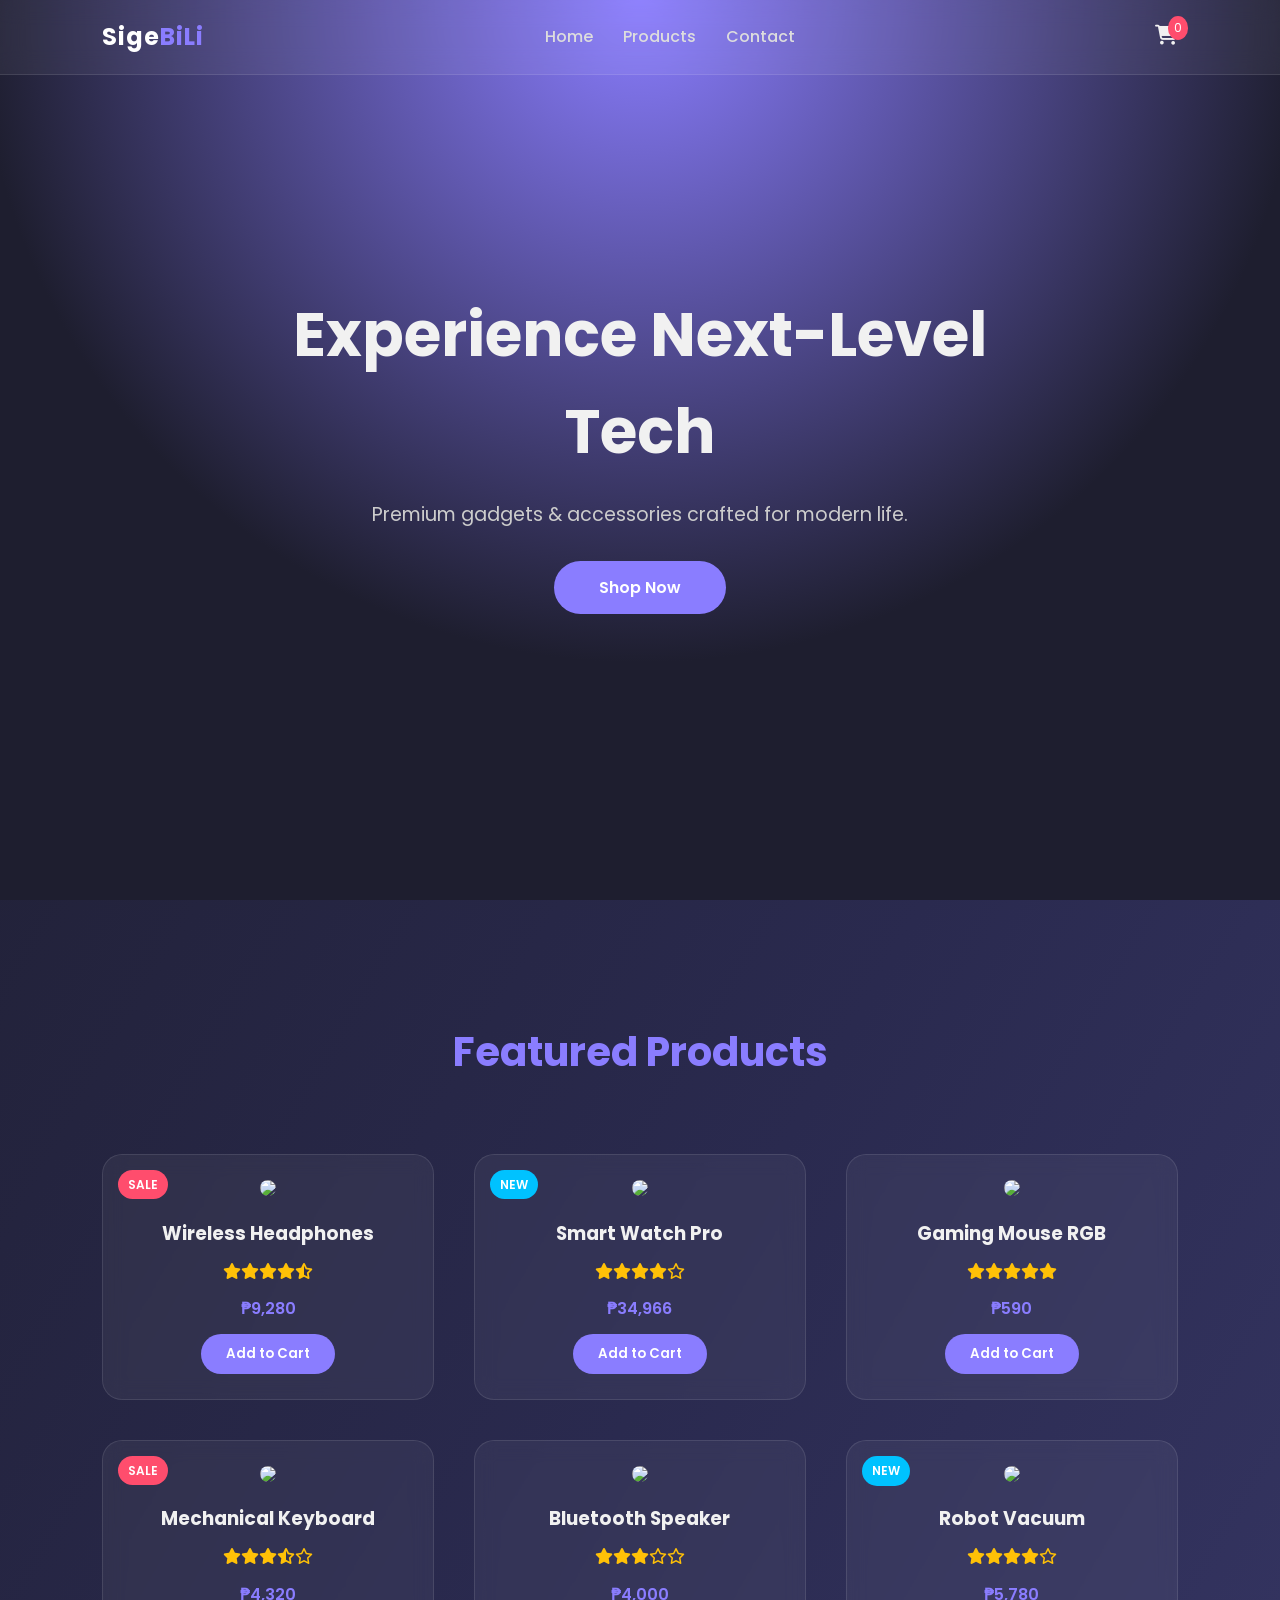
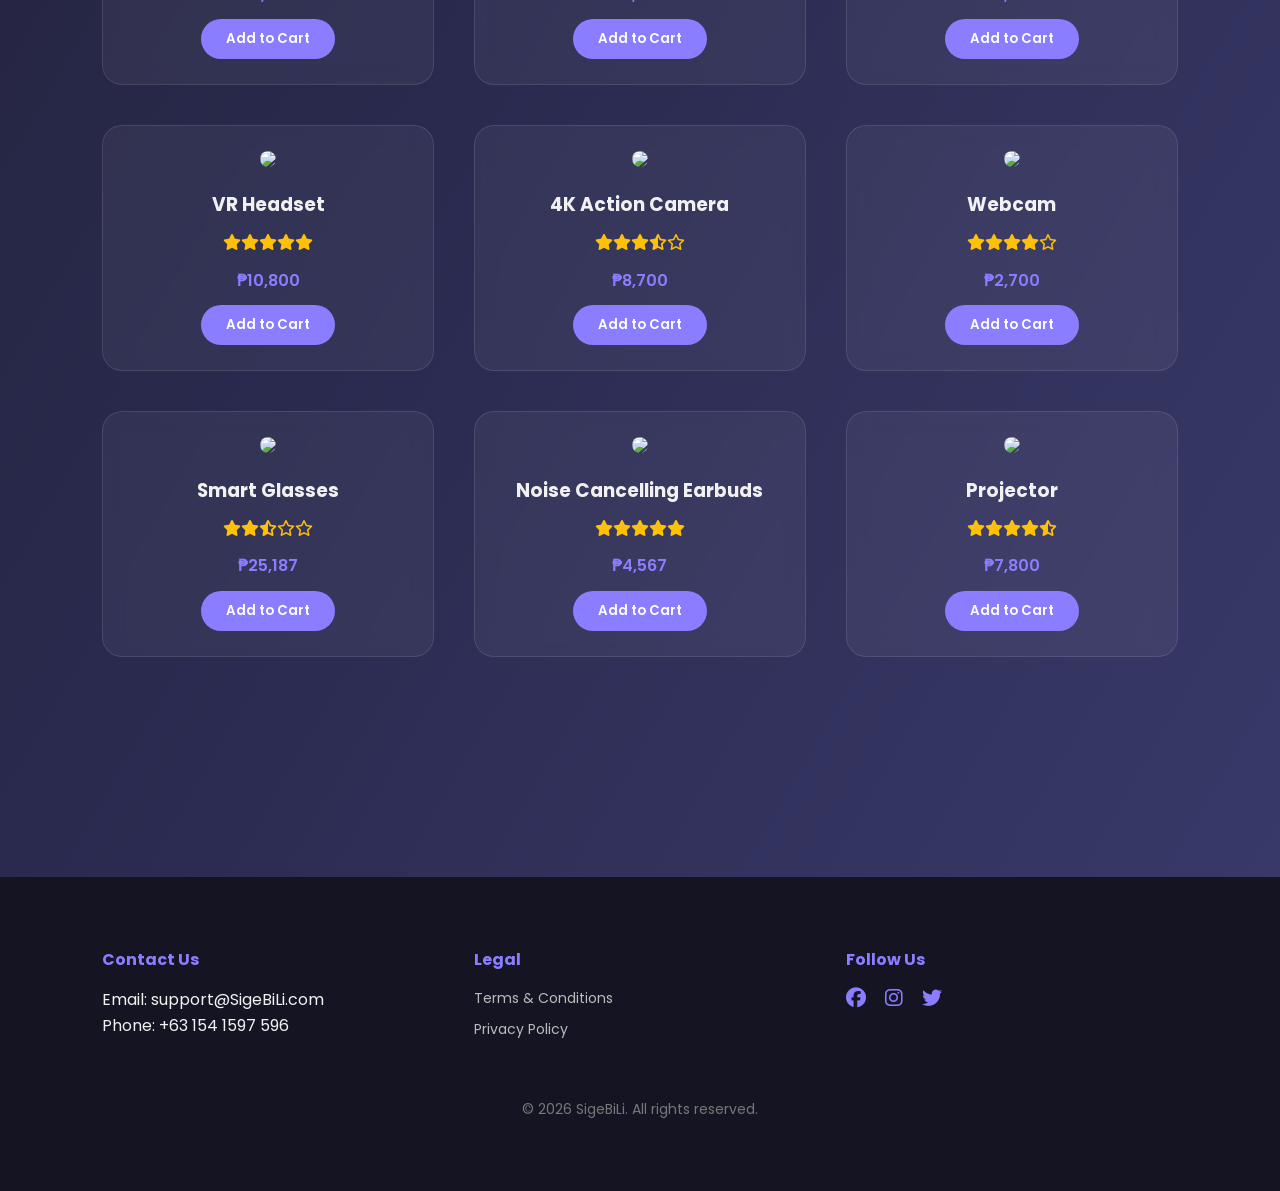
==== index.html @ 0407f332 "Add files via upload" ====
<!DOCTYPE html>
<html lang="en">
<head>
<meta charset="UTF-8">
<meta name="viewport" content="width=device-width, initial-scale=1.0">
<title>SigeBili</title>

<link href="https://fonts.googleapis.com/css2?family=Poppins:wght@300;400;500;600;700&display=swap" rel="stylesheet">
<link rel="stylesheet" href="https://cdnjs.cloudflare.com/ajax/libs/font-awesome/6.5.0/css/all.min.css">
<link rel="stylesheet" href="style.css">
</head>

<body>


<div class="cart-sidebar" id="cart-sidebar">
  <div class="cart-header">
    <h3>Your Cart</h3>
    <i class="fas fa-times" onclick="toggleCart()"></i>
  </div>

  <div class="cart-items" id="cart-items"></div>

  <div class="cart-footer">
    <h4>Total: ₱<span id="cart-total">0</span></h4>
    <button class="clear-btn" onclick="clearCart()">Clear Cart</button>
  </div>
</div>

<div class="cart-overlay" id="cart-overlay" onclick="toggleCart()"></div>

<header>
  <div class="logo">Sige<span>BiLi</span></div>

  <nav>
    <ul id="nav-links">
      <li><a href="#">Home</a></li>
      <li><a href="#products">Products</a></li>
      <li><a href="#contact">Contact</a></li>
    </ul>
  </nav>

  <div class="icons" onclick="toggleCart()">
    <i class="fas fa-shopping-cart"></i>
    <span id="cart-count">0</span>
  </div>

  <div class="menu-toggle" onclick="toggleMenu()">
    <i class="fas fa-bars"></i>
  </div>
</header>

<section class="hero">
  <div class="hero-content">
    <h1>Experience Next-Level Tech</h1>
    <p>Premium gadgets & accessories crafted for modern life.</p>
    <a href="#products" class="btn">Shop Now</a>
  </div>
</section>

<section class="products" id="products">
  <h2 class="section-title">Featured Products</h2>
  <div class="product-grid">

 
    <div class="card reveal" data-images='["wirelessheadphones.webp","wirelessheadphones2.webp","wirelessheadphones3.webp","wirelessheadphones4.webp","wirelessheadphones5.webp","wirelessheadphones6.webp"]'>
      <span class="badge sale">SALE</span>
      <img src="wirelessheadphones.webp">
      <h3>Wireless Headphones</h3>
      <div class="stars"><i class="fas fa-star"></i><i class="fas fa-star"></i><i class="fas fa-star"></i><i class="fas fa-star"></i><i class="fas fa-star-half-alt"></i></div>
      <p class="price">₱9,280</p>
      <button class="cart-btn" onclick="addToCart(event)">Add to Cart</button>
    </div>

   
    <div class="card reveal" data-images='["smartwatch.webp","smartwatch2.webp","smartwatch3.webp","smartwatch4.webp"]'>
      <span class="badge new">NEW</span>
      <img src="smartwatch.webp">
      <h3>Smart Watch Pro</h3>
      <div class="stars"><i class="fas fa-star"></i><i class="fas fa-star"></i><i class="fas fa-star"></i><i class="fas fa-star"></i><i class="far fa-star"></i></div>
      <p class="price">₱34,966</p>
      <button class="cart-btn" onclick="addToCart(event)">Add to Cart</button>
    </div>

    
    <div class="card reveal" data-images='["gamingmouse.webp","gamingmouse2.webp","gamingmouse3.webp"]'>
      <img src="gamingmouse.webp">
      <h3>Gaming Mouse RGB</h3>
      <div class="stars"><i class="fas fa-star"></i><i class="fas fa-star"></i><i class="fas fa-star"></i><i class="fas fa-star"></i><i class="fas fa-star"></i></div>
      <p class="price">₱590</p>
      <button class="cart-btn" onclick="addToCart(event)">Add to Cart</button>
    </div>

   
    <div class="card reveal" data-images='["mechanical.webp","mechanical2.webp","mechanical3.webp","mechanical4.webp"]'>
      <span class="badge sale">SALE</span>
      <img src="mechanical.webp">
      <h3>Mechanical Keyboard</h3>
      <div class="stars"><i class="fas fa-star"></i><i class="fas fa-star"></i><i class="fas fa-star"></i><i class="fas fa-star-half-alt"></i><i class="far fa-star"></i></div>
      <p class="price">₱4,320</p>
      <button class="cart-btn" onclick="addToCart(event)">Add to Cart</button>
    </div>

  
    <div class="card reveal" data-images='["speaker.webp","speaker2.webp","speaker3.webp","speaker4.webp"]'>
      <img src="speaker.webp">
      <h3>Bluetooth Speaker</h3>
      <div class="stars"><i class="fas fa-star"></i><i class="fas fa-star"></i><i class="fas fa-star"></i><i class="far fa-star"></i><i class="far fa-star"></i></div>
      <p class="price">₱4,000</p>
      <button class="cart-btn" onclick="addToCart(event)">Add to Cart</button>
    </div>

   
    <div class="card reveal" data-images='["vacuum.webp","vacuum2.webp","vacuum3.webp","vacuum4.webp","vacuum5.webp"]'>
      <span class="badge new">NEW</span>
      <img src="vacuum.webp">
      <h3>Robot Vacuum</h3>
      <div class="stars"><i class="fas fa-star"></i><i class="fas fa-star"></i><i class="fas fa-star"></i><i class="fas fa-star"></i><i class="far fa-star"></i></div>
      <p class="price">₱5,780</p>
      <button class="cart-btn" onclick="addToCart(event)">Add to Cart</button>
    </div>

  
    <div class="card reveal" data-images='["VR.webp","VR2.webp","VR3.webp"]'>
      <img src="VR.webp">
      <h3>VR Headset</h3>
      <div class="stars"><i class="fas fa-star"></i><i class="fas fa-star"></i><i class="fas fa-star"></i><i class="fas fa-star"></i><i class="fas fa-star"></i></div>
      <p class="price">₱10,800</p>
      <button class="cart-btn" onclick="addToCart(event)">Add to Cart</button>
    </div>

   
    <div class="card reveal" data-images='["camera.webp","camera2.webp","camera3.webp"]'>
      <img src="camera.webp">
      <h3>4K Action Camera</h3>
      <div class="stars"><i class="fas fa-star"></i><i class="fas fa-star"></i><i class="fas fa-star"></i><i class="fas fa-star-half-alt"></i><i class="far fa-star"></i></div>
      <p class="price">₱8,700</p>
      <button class="cart-btn" onclick="addToCart(event)">Add to Cart</button>
    </div>

   
    <div class="card reveal" data-images='["webcam.webp","webcam2.webp","webcam3.webp","webcam4.webp"]'>
      <img src="webcam.webp">
      <h3>Webcam</h3>
      <div class="stars"><i class="fas fa-star"></i><i class="fas fa-star"></i><i class="fas fa-star"></i><i class="fas fa-star"></i><i class="far fa-star"></i></div>
      <p class="price">₱2,700</p>
      <button class="cart-btn" onclick="addToCart(event)">Add to Cart</button>
    </div>

   
    <div class="card reveal" data-images='["glasses.webp","glasses2.webp","glasses3.webp","glasses4.webp"]'>
      <img src="glasses.webp">
      <h3>Smart Glasses</h3>
      <div class="stars"><i class="fas fa-star"></i><i class="fas fa-star"></i><i class="fas fa-star-half-alt"></i><i class="far fa-star"></i><i class="far fa-star"></i></div>
      <p class="price">₱25,187</p>
      <button class="cart-btn" onclick="addToCart(event)">Add to Cart</button>
    </div>

    
    <div class="card reveal" data-images='["earbuds.webp","earbuds2.webp","earbuds3.webp","earbuds4.webp"]'>
      <img src="earbuds.webp">
      <h3>Noise Cancelling Earbuds</h3>
      <div class="stars"><i class="fas fa-star"></i><i class="fas fa-star"></i><i class="fas fa-star"></i><i class="fas fa-star"></i><i class="fas fa-star"></i></div>
      <p class="price">₱4,567</p>
      <button class="cart-btn" onclick="addToCart(event)">Add to Cart</button>
    </div>

  
    <div class="card reveal" data-images='["projector.webp","projector2.webp","projector3.webp"]'>
      <img src="projector.webp">
      <h3>Projector</h3>
      <div class="stars"><i class="fas fa-star"></i><i class="fas fa-star"></i><i class="fas fa-star"></i><i class="fas fa-star"></i><i class="fas fa-star-half-alt"></i></div>
      <p class="price">₱7,800</p>
      <button class="cart-btn" onclick="addToCart(event)">Add to Cart</button>
    </div>

  </div>
</section>

<footer id="contact">
  <div class="footer-grid">
    <div>
      <h4>Contact Us</h4>
      <p>Email: support@SigeBiLi.com</p>
      <p>Phone: +63 154 1597 596</p>
    </div>

    <div>
      <h4>Legal</h4>
      <a href="#">Terms & Conditions</a>
      <a href="#">Privacy Policy</a>
    </div>

    <div>
      <h4>Follow Us</h4>
      <div class="social-icons">
        <i class="fab fa-facebook"></i>
        <i class="fab fa-instagram"></i>
        <i class="fab fa-twitter"></i>
      </div>
    </div>
  </div>

  <p class="copyright">© 2026 SigeBiLi. All rights reserved.</p>
</footer>


<div id="product-modal" class="product-modal">
  <span class="modal-close" onclick="closeModal()">&times;</span>
  <div class="modal-carousel">
    <div class="carousel-track" id="carousel-track"></div>
    <button class="carousel-btn prev" onclick="prevSlide()">&#10094;</button>
    <button class="carousel-btn next" onclick="nextSlide()">&#10095;</button>
  </div>
</div>

<script>

function toggleMenu(){ document.getElementById("nav-links").classList.toggle("active"); }


let cart = [];

function toggleCart(){
  document.getElementById("cart-sidebar").classList.toggle("active");
  document.getElementById("cart-overlay").classList.toggle("active");
}

function addToCart(e){
  const productCard = e.target.closest(".card");
  const name = productCard.querySelector("h3").innerText;
  const priceText = productCard.querySelector(".price").innerText;
  const price = parseFloat(priceText.replace(/[^0-9.]/g, ""));
  const existingProduct = cart.find(item => item.name === name);
  if(existingProduct){ existingProduct.quantity++; } 
  else { cart.push({ name, price, quantity: 1 }); }
  updateCart();
}

function updateCart(){
  const cartItems = document.getElementById("cart-items");
  cartItems.innerHTML = "";
  let total = 0, count = 0;
  cart.forEach((item, index)=>{
    total += item.price * item.quantity;
    count += item.quantity;
    cartItems.innerHTML += `
      <div class="cart-item">
        <div>
          <h5>${item.name}</h5>
          <p>₱${item.price.toLocaleString()}</p>
        </div>
        <div class="quantity-controls">
          <button onclick="decreaseQty(${index})">-</button>
          <span>${item.quantity}</span>
          <button onclick="increaseQty(${index})">+</button>
        </div>
        <button class="remove-btn" onclick="removeItem(${index})">Remove</button>
      </div>`;
  });
  document.getElementById("cart-count").innerText = count;
  document.getElementById("cart-total").innerText = total.toLocaleString();
}

function increaseQty(index){ cart[index].quantity++; updateCart(); }
function decreaseQty(index){ if(cart[index].quantity>1){ cart[index].quantity--; } else { cart.splice(index,1); } updateCart(); }
function removeItem(index){ cart.splice(index,1); updateCart(); }
function clearCart(){ cart=[]; updateCart(); }


function revealElements(){
  document.querySelectorAll(".reveal").forEach(el=>{
    if(el.getBoundingClientRect().top < window.innerHeight-100){
      el.classList.add("active");
    }
  });
}
window.addEventListener("scroll", revealElements);
window.addEventListener("load", revealElements);


const modal = document.getElementById("product-modal");
const carouselTrack = document.getElementById("carousel-track");
let currentSlide = 0, slides = [];

document.querySelectorAll(".card img").forEach(img=>{
  img.addEventListener("click", e=>{
    const card = e.target.closest(".card");
    slides = JSON.parse(card.dataset.images || '[]');
    if(slides.length===0) slides = [img.src];
    currentSlide=0;
    renderCarousel();
    modal.style.display="flex";
  });
});

function closeModal(){ modal.style.display="none"; }

function renderCarousel(){
  carouselTrack.innerHTML="";
  slides.forEach(src=>{
    const img=document.createElement("img");
    img.src=src;
    carouselTrack.appendChild(img);
  });
  updateSlide();
}

function updateSlide(){ carouselTrack.style.transform=`translateX(-${currentSlide*100}%)`; }
function nextSlide(){ currentSlide=(currentSlide+1)%slides.length; updateSlide(); }
function prevSlide(){ currentSlide=(currentSlide-1+slides.length)%slides.length; updateSlide(); }


let startX=0;
carouselTrack.addEventListener("touchstart", e=>{ startX=e.touches[0].clientX; });
carouselTrack.addEventListener("touchend", e=>{
  const endX=e.changedTouches[0].clientX;
  if(endX-startX>50) prevSlide();
  else if(startX-endX>50) nextSlide();
});
</script>

</body>
</html>
---- style.css ----
*{
margin:0;
padding:0;
box-sizing:border-box;
font-family:'Poppins',sans-serif;
}

html{
scroll-behavior:smooth;
}

body{
background:linear-gradient(120deg,#1e1e2f,#2a2a4f,#3b3b6d);
color:#f1f1f1;
line-height:1.6;
overflow-x:hidden;
}

/* ================= HEADER ================= */

header{
position:fixed;
top:0;
left:0;
width:100%;
display:flex;
justify-content:space-between;
align-items:center;
padding:18px 8%;
background:rgba(255,255,255,0.05);
backdrop-filter:blur(12px);
border-bottom:1px solid rgba(255,255,255,0.1);
z-index:1000;
}

.logo{
font-size:24px;
font-weight:700;
color:white;
letter-spacing:1px;
}

.logo span{
color:#8a7dff;
}

nav ul{
display:flex;
list-style:none;
gap:30px;
}

nav a{
text-decoration:none;
color:#ddd;
font-weight:500;
transition:.3s;
}

nav a:hover{
color:#8a7dff;
}

.icons{
position:relative;
margin-left:20px;
}

.icons i{
font-size:20px;
cursor:pointer;
}

#cart-count{
position:absolute;
top:-8px;
right:-10px;
background:#ff4d6d;
color:white;
font-size:12px;
padding:2px 6px;
border-radius:50%;
}

.menu-toggle{
display:none;
font-size:22px;
cursor:pointer;
}



.hero{
height:100vh;
display:flex;
justify-content:center;
align-items:center;
text-align:center;
padding:0 20px;
background:radial-gradient(circle at top,#8a7dff 0%,#1e1e2f 60%);
}

.hero-content{
max-width:700px;
animation:fadeIn 1.5s ease-in-out;
}

.hero h1{
font-size:3.8rem;
font-weight:700;
margin-bottom:20px;
}

.hero p{
font-size:1.2rem;
margin-bottom:30px;
color:#ccc;
}

.btn{
display:inline-block;
padding:14px 45px;
border-radius:40px;
background:#8a7dff;
color:white;
text-decoration:none;
font-weight:600;
transition:.3s;
}

.btn:hover{
background:#a99eff;
transform:translateY(-4px);
box-shadow:0 10px 25px rgba(138,125,255,0.5);
}

@keyframes fadeIn{
from{opacity:0;transform:translateY(30px);}
to{opacity:1;transform:translateY(0);}
}



.products{
padding:120px 8%;
}

.section-title{
text-align:center;
font-size:2.5rem;
margin-bottom:70px;
color:#8a7dff;
}

.product-grid{
display:grid;
grid-template-columns:repeat(auto-fit,minmax(250px,1fr));
gap:40px;
}



.card{
    position:relative;
    background:rgba(255,255,255,0.05);
    border:1px solid rgba(255,255,255,0.1);
    border-radius:20px;
    padding:25px;
    text-align:center;
    transition:.4s;
    backdrop-filter:blur(10px);
    opacity:0;
    transform:translateY(40px);
}


.card.reveal {
    opacity: 0;
    transform: translateY(40px);
    transition: all 0.7s ease-out; 
}

.card.reveal.active {
    opacity: 1;
    transform: translateY(0);
}

.card.active{
opacity:1;
transform:translateY(0);
}

.card:hover{
transform:translateY(-10px);
box-shadow:0 15px 35px rgba(0,0,0,0.4);
}

.card img{
width:100%;
border-radius:15px;
margin-bottom:15px;
}

.card h3{
margin-bottom:10px;
}

.price{
margin:12px 0;
font-weight:600;
color:#8a7dff;
}

.stars{
color:#ffc107;
margin-bottom:10px;
}

.cart-btn{
padding:10px 25px;
border:none;
border-radius:30px;
background:#8a7dff;
color:white;
font-weight:600;
cursor:pointer;
transition:.3s;
}

.cart-btn:hover{
background:#a99eff;
transform:scale(1.08);
}



.quantity-controls{
display:flex;
align-items:center;
gap:8px;
}

.quantity-controls button{
background:#8a7dff;
border:none;
color:white;
width:25px;
height:25px;
border-radius:50%;
cursor:pointer;
font-weight:bold;
}

.quantity-controls span{
min-width:20px;
text-align:center;
font-weight:600;
}



.badge{
position:absolute;
top:15px;
left:15px;
padding:5px 10px;
font-size:12px;
border-radius:20px;
font-weight:600;
color:white;
}

.sale{
background:#ff4d6d;
}

.new{
background:#00c2ff;
}



footer{
background:#141423;
padding:70px 8%;
margin-top:100px;
}

.footer-grid{
display:grid;
grid-template-columns:repeat(auto-fit,minmax(200px,1fr));
gap:40px;
}

footer h4{
margin-bottom:15px;
color:#8a7dff;
}

footer a{
display:block;
color:#bbb;
text-decoration:none;
margin-bottom:8px;
font-size:14px;
}

footer a:hover{
color:white;
}

.social-icons i{
margin-right:15px;
font-size:20px;
cursor:pointer;
color:#8a7dff;
}

.copyright{
text-align:center;
margin-top:50px;
font-size:14px;
color:#777;
}



@media(max-width:768px){

nav ul{
position:absolute;
top:70px;
right:-100%;
background:#1e1e2f;
flex-direction:column;
width:200px;
padding:20px;
transition:.4s;
}

nav ul.active{
right:8%;
}

.menu-toggle{
display:block;
}

.hero h1{
font-size:2.5rem;
}

}



.cart-sidebar{
position:fixed;
top:0;
right:-400px;
width:350px;
height:100%;
background:#141423;
padding:25px;
box-shadow:-5px 0 20px rgba(0,0,0,0.5);
transition:.4s;
z-index:2000;
display:flex;
flex-direction:column;
}

.cart-sidebar.active{
right:0;
}

.cart-overlay{
position:fixed;
top:0;
left:0;
width:100%;
height:100%;
background:rgba(0,0,0,0.6);
opacity:0;
visibility:hidden;
transition:.4s;
z-index:1500;
}

.cart-overlay.active{
opacity:1;
visibility:visible;
}

.cart-header{
display:flex;
justify-content:space-between;
align-items:center;
margin-bottom:20px;
}

.cart-header i{
cursor:pointer;
font-size:20px;
}

.cart-items{
flex:1;
overflow-y:auto;
}

.cart-item{
display:flex;
justify-content:space-between;
align-items:center;
margin-bottom:15px;
padding:10px;
background:rgba(255,255,255,0.05);
border-radius:10px;
}

.cart-item h5{
font-size:14px;
}

.remove-btn{
background:#ff4d6d;
border:none;
color:white;
padding:5px 10px;
border-radius:15px;
cursor:pointer;
font-size:12px;
}

.cart-footer{
margin-top:20px;
}

.clear-btn{
width:100%;
padding:10px;
border:none;
background:#8a7dff;
color:white;
border-radius:25px;
cursor:pointer;
margin-top:10px;
}

@media(max-width:500px){
.cart-sidebar{
width:100%;
}
}



.product-modal {
  display: none; 
  position: fixed;
  top:0; left:0;
  width:100%;
  height:100%;
  background: rgba(0,0,0,0.7);
  justify-content: center;
  align-items: center;
  z-index: 3000;
}

.modal-carousel {
  position: relative;
  width: 90%;
  max-width: 500px;
  overflow: hidden;
  border-radius: 10px;
  background: #fff;
}

.carousel-track {
  display: flex;
  transition: transform 0.3s ease-in-out;
}

.carousel-track img {
  width: 100%;
  flex-shrink: 0;
}

.carousel-btn {
  position: absolute;
  top:50%;
  transform: translateY(-50%);
  background: rgba(0,0,0,0.5);
  color:white;
  border:none;
  font-size:24px;
  cursor:pointer;
  padding:10px;
  border-radius:50%;
}

.carousel-btn.prev { left: 10px; }
.carousel-btn.next { right: 10px; }

.modal-close {
  position:absolute;
  top:10px;
  right:15px;
  font-size:30px;
  color:#fff;
  cursor:pointer;
  font-weight:bold;
}

@media(max-width:768px){
  .carousel-btn{
    display:none; 
  }
}
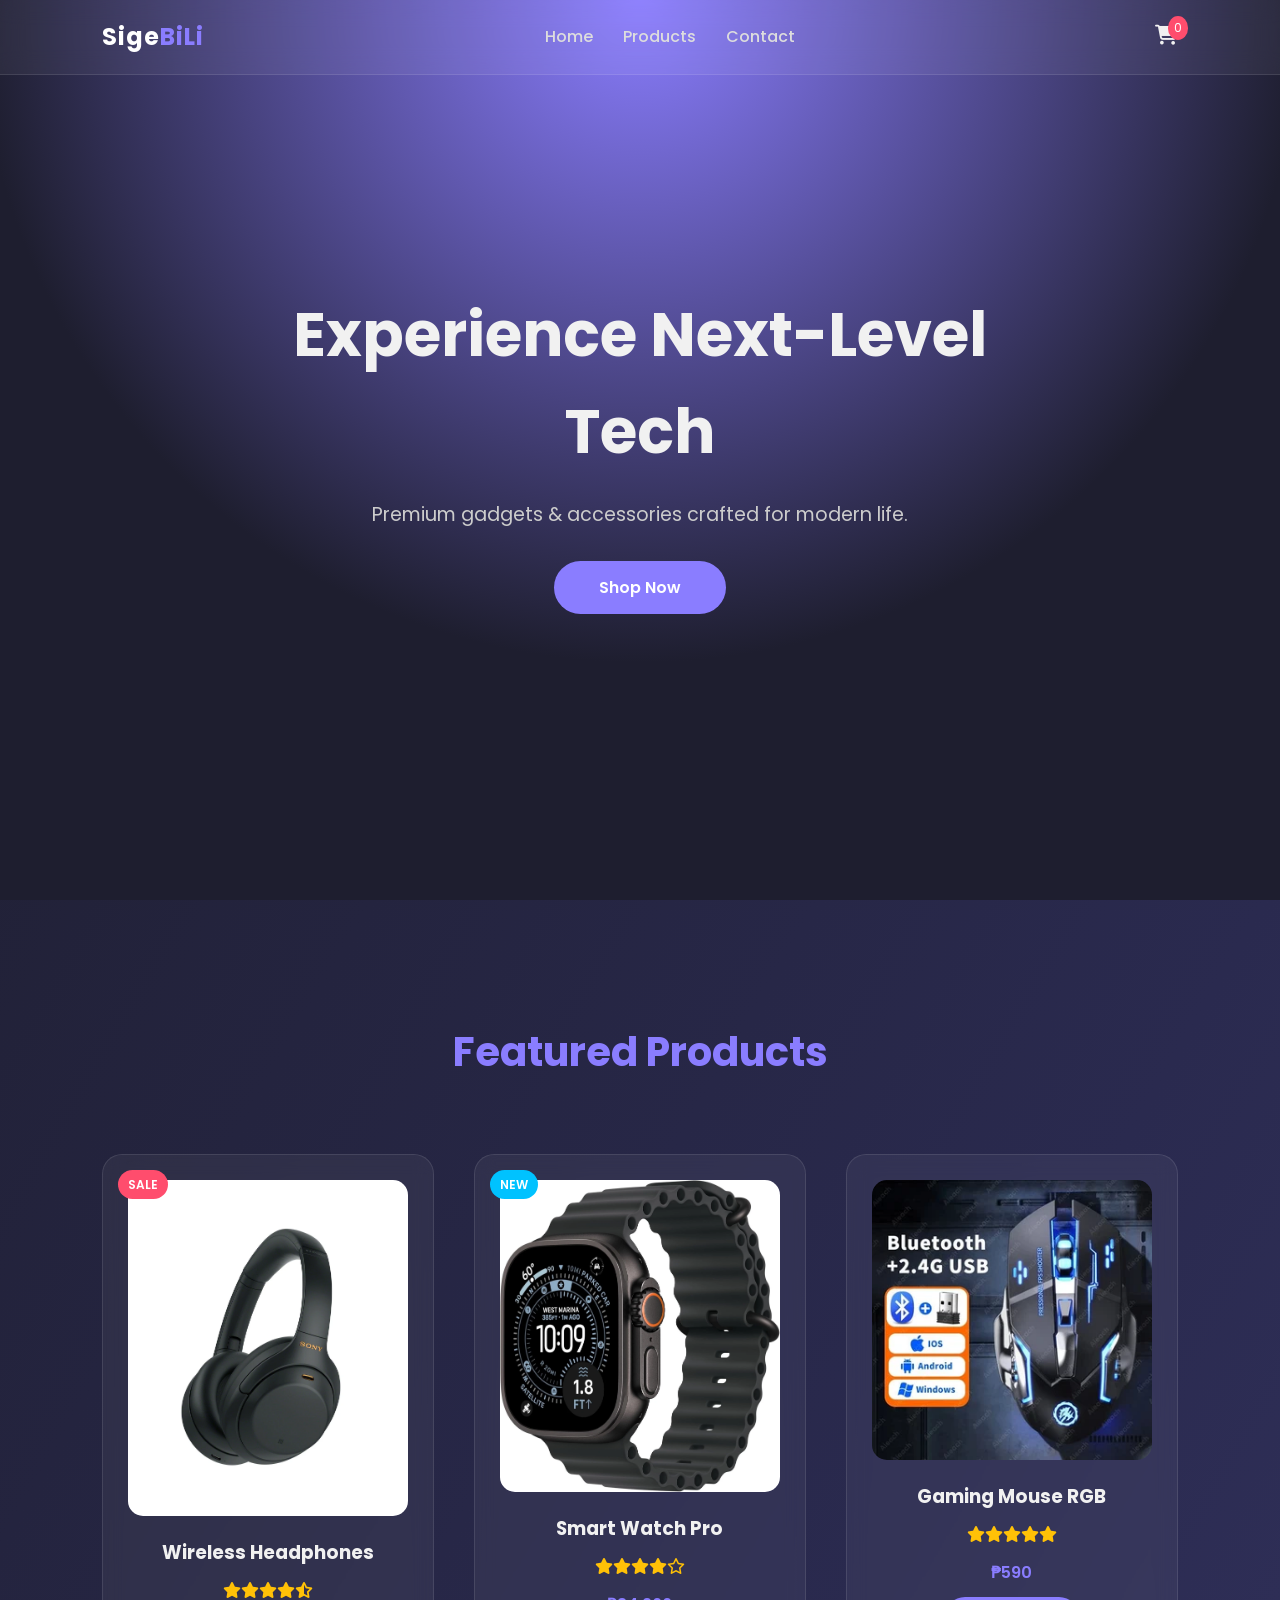
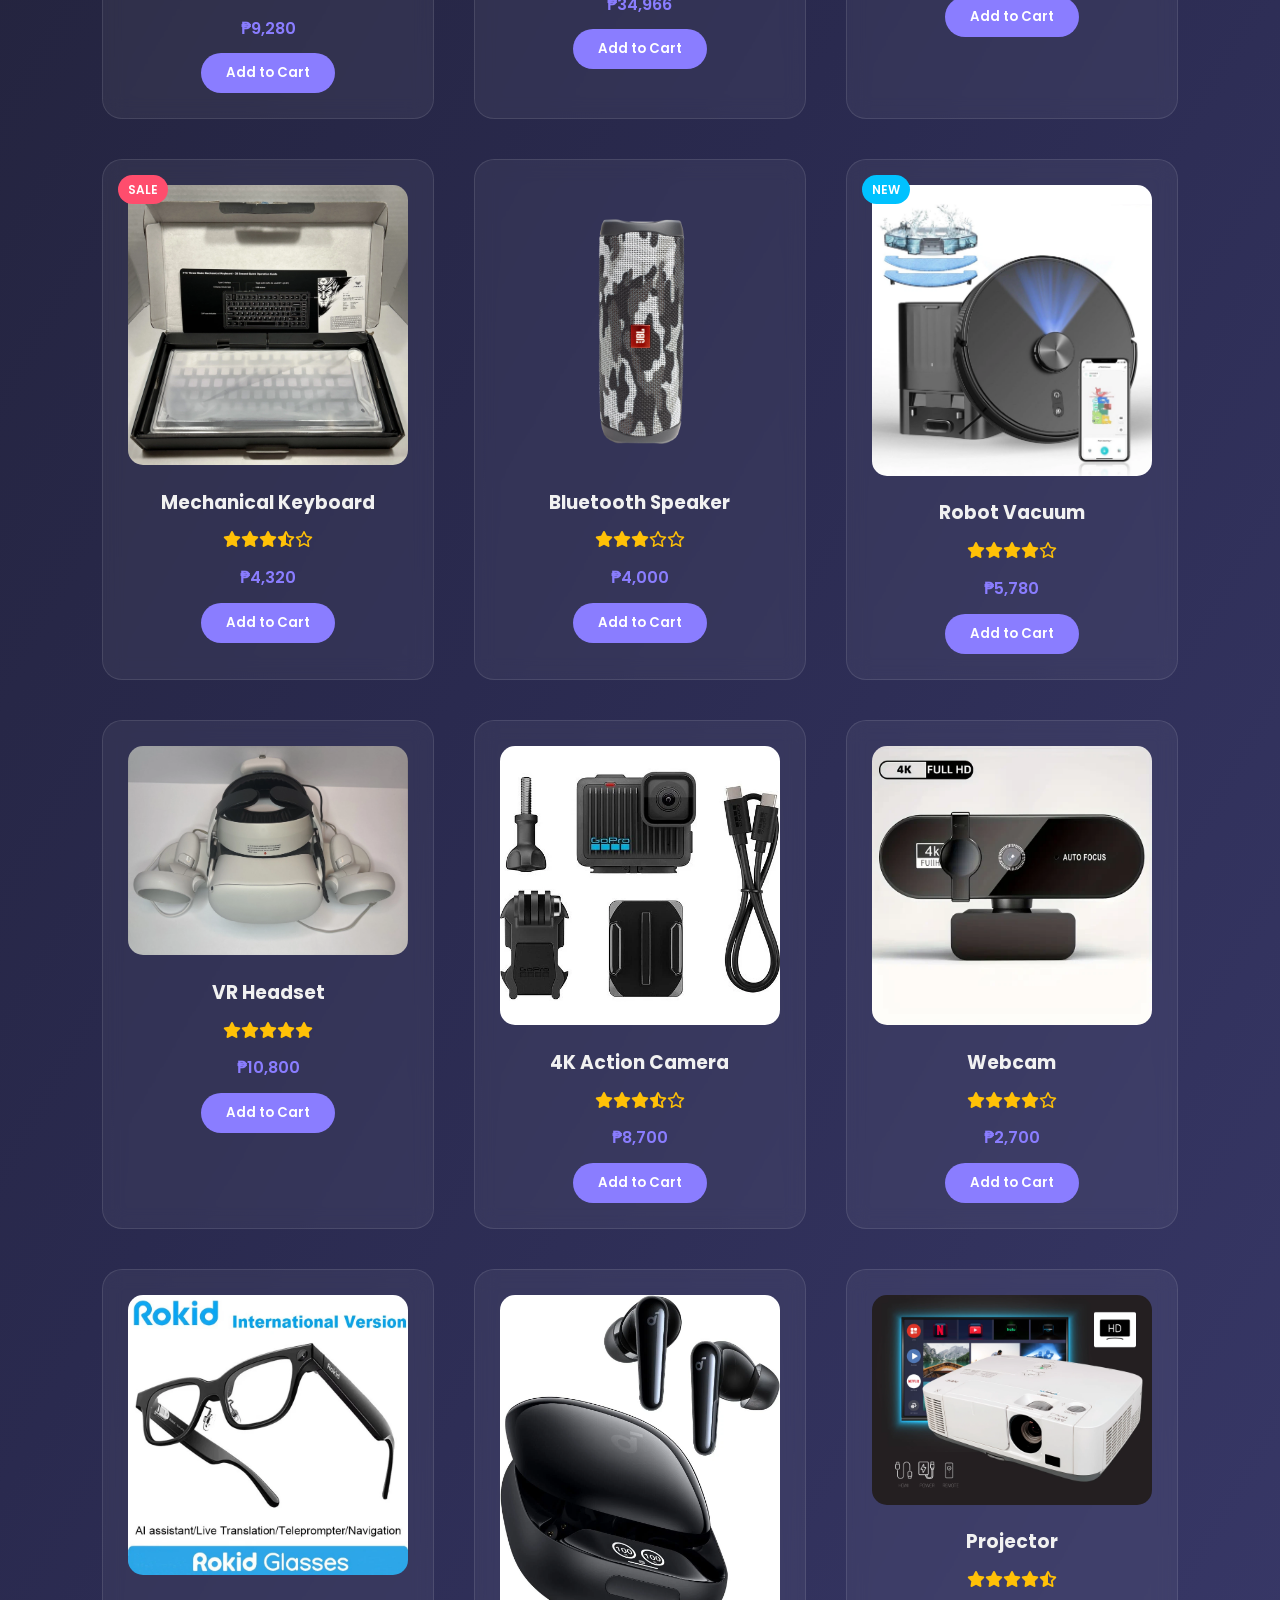
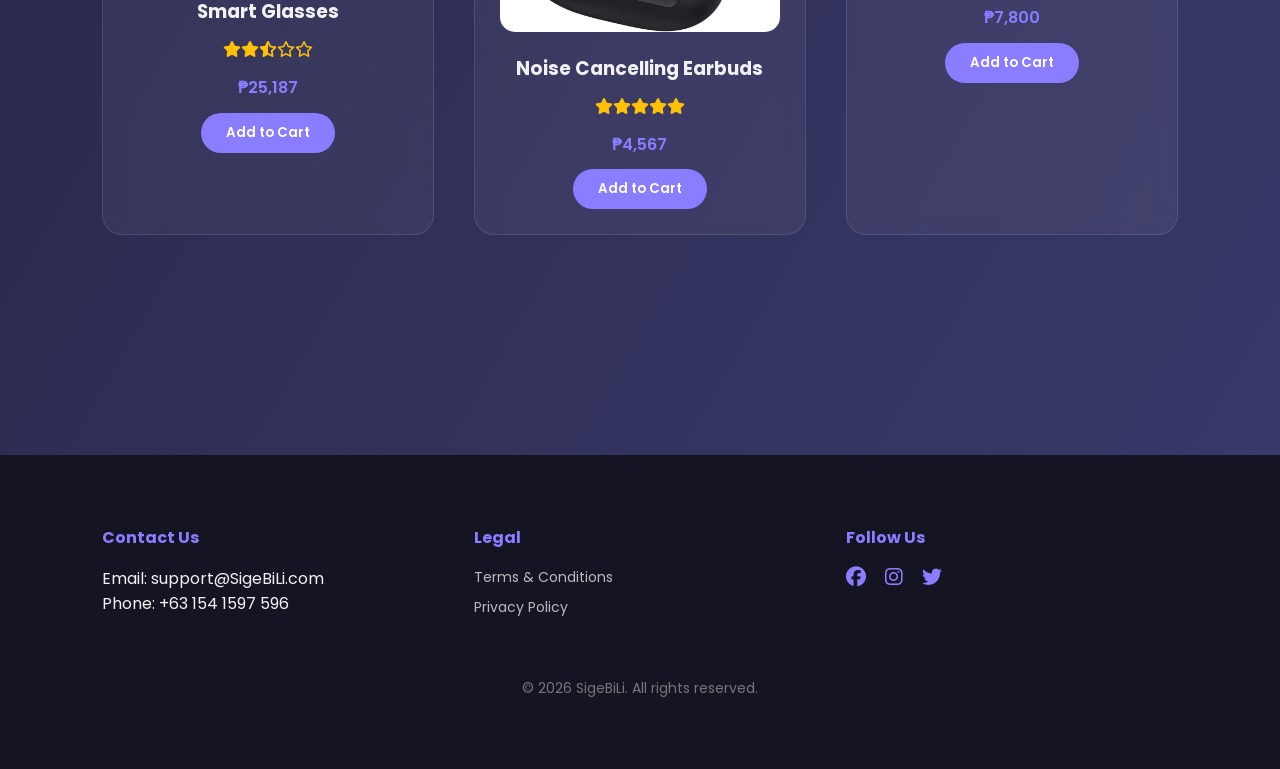
==== commit 42f9cf7a: "Initial commit" ====
--- a/index.html
+++ b/index.html
@@ -1,324 +1,324 @@
-<!DOCTYPE html>
-<html lang="en">
-<head>
-<meta charset="UTF-8">
-<meta name="viewport" content="width=device-width, initial-scale=1.0">
-<title>SigeBili</title>
-
-<link href="https://fonts.googleapis.com/css2?family=Poppins:wght@300;400;500;600;700&display=swap" rel="stylesheet">
-<link rel="stylesheet" href="https://cdnjs.cloudflare.com/ajax/libs/font-awesome/6.5.0/css/all.min.css">
-<link rel="stylesheet" href="style.css">
-</head>
-
-<body>
-
-
-<div class="cart-sidebar" id="cart-sidebar">
-  <div class="cart-header">
-    <h3>Your Cart</h3>
-    <i class="fas fa-times" onclick="toggleCart()"></i>
-  </div>
-
-  <div class="cart-items" id="cart-items"></div>
-
-  <div class="cart-footer">
-    <h4>Total: ₱<span id="cart-total">0</span></h4>
-    <button class="clear-btn" onclick="clearCart()">Clear Cart</button>
-  </div>
-</div>
-
-<div class="cart-overlay" id="cart-overlay" onclick="toggleCart()"></div>
-
-<header>
-  <div class="logo">Sige<span>BiLi</span></div>
-
-  <nav>
-    <ul id="nav-links">
-      <li><a href="#">Home</a></li>
-      <li><a href="#products">Products</a></li>
-      <li><a href="#contact">Contact</a></li>
-    </ul>
-  </nav>
-
-  <div class="icons" onclick="toggleCart()">
-    <i class="fas fa-shopping-cart"></i>
-    <span id="cart-count">0</span>
-  </div>
-
-  <div class="menu-toggle" onclick="toggleMenu()">
-    <i class="fas fa-bars"></i>
-  </div>
-</header>
-
-<section class="hero">
-  <div class="hero-content">
-    <h1>Experience Next-Level Tech</h1>
-    <p>Premium gadgets & accessories crafted for modern life.</p>
-    <a href="#products" class="btn">Shop Now</a>
-  </div>
-</section>
-
-<section class="products" id="products">
-  <h2 class="section-title">Featured Products</h2>
-  <div class="product-grid">
-
- 
-    <div class="card reveal" data-images='["wirelessheadphones.webp","wirelessheadphones2.webp","wirelessheadphones3.webp","wirelessheadphones4.webp","wirelessheadphones5.webp","wirelessheadphones6.webp"]'>
-      <span class="badge sale">SALE</span>
-      <img src="wirelessheadphones.webp">
-      <h3>Wireless Headphones</h3>
-      <div class="stars"><i class="fas fa-star"></i><i class="fas fa-star"></i><i class="fas fa-star"></i><i class="fas fa-star"></i><i class="fas fa-star-half-alt"></i></div>
-      <p class="price">₱9,280</p>
-      <button class="cart-btn" onclick="addToCart(event)">Add to Cart</button>
-    </div>
-
-   
-    <div class="card reveal" data-images='["smartwatch.webp","smartwatch2.webp","smartwatch3.webp","smartwatch4.webp"]'>
-      <span class="badge new">NEW</span>
-      <img src="smartwatch.webp">
-      <h3>Smart Watch Pro</h3>
-      <div class="stars"><i class="fas fa-star"></i><i class="fas fa-star"></i><i class="fas fa-star"></i><i class="fas fa-star"></i><i class="far fa-star"></i></div>
-      <p class="price">₱34,966</p>
-      <button class="cart-btn" onclick="addToCart(event)">Add to Cart</button>
-    </div>
-
-    
-    <div class="card reveal" data-images='["gamingmouse.webp","gamingmouse2.webp","gamingmouse3.webp"]'>
-      <img src="gamingmouse.webp">
-      <h3>Gaming Mouse RGB</h3>
-      <div class="stars"><i class="fas fa-star"></i><i class="fas fa-star"></i><i class="fas fa-star"></i><i class="fas fa-star"></i><i class="fas fa-star"></i></div>
-      <p class="price">₱590</p>
-      <button class="cart-btn" onclick="addToCart(event)">Add to Cart</button>
-    </div>
-
-   
-    <div class="card reveal" data-images='["mechanical.webp","mechanical2.webp","mechanical3.webp","mechanical4.webp"]'>
-      <span class="badge sale">SALE</span>
-      <img src="mechanical.webp">
-      <h3>Mechanical Keyboard</h3>
-      <div class="stars"><i class="fas fa-star"></i><i class="fas fa-star"></i><i class="fas fa-star"></i><i class="fas fa-star-half-alt"></i><i class="far fa-star"></i></div>
-      <p class="price">₱4,320</p>
-      <button class="cart-btn" onclick="addToCart(event)">Add to Cart</button>
-    </div>
-
-  
-    <div class="card reveal" data-images='["speaker.webp","speaker2.webp","speaker3.webp","speaker4.webp"]'>
-      <img src="speaker.webp">
-      <h3>Bluetooth Speaker</h3>
-      <div class="stars"><i class="fas fa-star"></i><i class="fas fa-star"></i><i class="fas fa-star"></i><i class="far fa-star"></i><i class="far fa-star"></i></div>
-      <p class="price">₱4,000</p>
-      <button class="cart-btn" onclick="addToCart(event)">Add to Cart</button>
-    </div>
-
-   
-    <div class="card reveal" data-images='["vacuum.webp","vacuum2.webp","vacuum3.webp","vacuum4.webp","vacuum5.webp"]'>
-      <span class="badge new">NEW</span>
-      <img src="vacuum.webp">
-      <h3>Robot Vacuum</h3>
-      <div class="stars"><i class="fas fa-star"></i><i class="fas fa-star"></i><i class="fas fa-star"></i><i class="fas fa-star"></i><i class="far fa-star"></i></div>
-      <p class="price">₱5,780</p>
-      <button class="cart-btn" onclick="addToCart(event)">Add to Cart</button>
-    </div>
-
-  
-    <div class="card reveal" data-images='["VR.webp","VR2.webp","VR3.webp"]'>
-      <img src="VR.webp">
-      <h3>VR Headset</h3>
-      <div class="stars"><i class="fas fa-star"></i><i class="fas fa-star"></i><i class="fas fa-star"></i><i class="fas fa-star"></i><i class="fas fa-star"></i></div>
-      <p class="price">₱10,800</p>
-      <button class="cart-btn" onclick="addToCart(event)">Add to Cart</button>
-    </div>
-
-   
-    <div class="card reveal" data-images='["camera.webp","camera2.webp","camera3.webp"]'>
-      <img src="camera.webp">
-      <h3>4K Action Camera</h3>
-      <div class="stars"><i class="fas fa-star"></i><i class="fas fa-star"></i><i class="fas fa-star"></i><i class="fas fa-star-half-alt"></i><i class="far fa-star"></i></div>
-      <p class="price">₱8,700</p>
-      <button class="cart-btn" onclick="addToCart(event)">Add to Cart</button>
-    </div>
-
-   
-    <div class="card reveal" data-images='["webcam.webp","webcam2.webp","webcam3.webp","webcam4.webp"]'>
-      <img src="webcam.webp">
-      <h3>Webcam</h3>
-      <div class="stars"><i class="fas fa-star"></i><i class="fas fa-star"></i><i class="fas fa-star"></i><i class="fas fa-star"></i><i class="far fa-star"></i></div>
-      <p class="price">₱2,700</p>
-      <button class="cart-btn" onclick="addToCart(event)">Add to Cart</button>
-    </div>
-
-   
-    <div class="card reveal" data-images='["glasses.webp","glasses2.webp","glasses3.webp","glasses4.webp"]'>
-      <img src="glasses.webp">
-      <h3>Smart Glasses</h3>
-      <div class="stars"><i class="fas fa-star"></i><i class="fas fa-star"></i><i class="fas fa-star-half-alt"></i><i class="far fa-star"></i><i class="far fa-star"></i></div>
-      <p class="price">₱25,187</p>
-      <button class="cart-btn" onclick="addToCart(event)">Add to Cart</button>
-    </div>
-
-    
-    <div class="card reveal" data-images='["earbuds.webp","earbuds2.webp","earbuds3.webp","earbuds4.webp"]'>
-      <img src="earbuds.webp">
-      <h3>Noise Cancelling Earbuds</h3>
-      <div class="stars"><i class="fas fa-star"></i><i class="fas fa-star"></i><i class="fas fa-star"></i><i class="fas fa-star"></i><i class="fas fa-star"></i></div>
-      <p class="price">₱4,567</p>
-      <button class="cart-btn" onclick="addToCart(event)">Add to Cart</button>
-    </div>
-
-  
-    <div class="card reveal" data-images='["projector.webp","projector2.webp","projector3.webp"]'>
-      <img src="projector.webp">
-      <h3>Projector</h3>
-      <div class="stars"><i class="fas fa-star"></i><i class="fas fa-star"></i><i class="fas fa-star"></i><i class="fas fa-star"></i><i class="fas fa-star-half-alt"></i></div>
-      <p class="price">₱7,800</p>
-      <button class="cart-btn" onclick="addToCart(event)">Add to Cart</button>
-    </div>
-
-  </div>
-</section>
-
-<footer id="contact">
-  <div class="footer-grid">
-    <div>
-      <h4>Contact Us</h4>
-      <p>Email: support@SigeBiLi.com</p>
-      <p>Phone: +63 154 1597 596</p>
-    </div>
-
-    <div>
-      <h4>Legal</h4>
-      <a href="#">Terms & Conditions</a>
-      <a href="#">Privacy Policy</a>
-    </div>
-
-    <div>
-      <h4>Follow Us</h4>
-      <div class="social-icons">
-        <i class="fab fa-facebook"></i>
-        <i class="fab fa-instagram"></i>
-        <i class="fab fa-twitter"></i>
-      </div>
-    </div>
-  </div>
-
-  <p class="copyright">© 2026 SigeBiLi. All rights reserved.</p>
-</footer>
-
-
-<div id="product-modal" class="product-modal">
-  <span class="modal-close" onclick="closeModal()">&times;</span>
-  <div class="modal-carousel">
-    <div class="carousel-track" id="carousel-track"></div>
-    <button class="carousel-btn prev" onclick="prevSlide()">&#10094;</button>
-    <button class="carousel-btn next" onclick="nextSlide()">&#10095;</button>
-  </div>
-</div>
-
-<script>
-
-function toggleMenu(){ document.getElementById("nav-links").classList.toggle("active"); }
-
-
-let cart = [];
-
-function toggleCart(){
-  document.getElementById("cart-sidebar").classList.toggle("active");
-  document.getElementById("cart-overlay").classList.toggle("active");
-}
-
-function addToCart(e){
-  const productCard = e.target.closest(".card");
-  const name = productCard.querySelector("h3").innerText;
-  const priceText = productCard.querySelector(".price").innerText;
-  const price = parseFloat(priceText.replace(/[^0-9.]/g, ""));
-  const existingProduct = cart.find(item => item.name === name);
-  if(existingProduct){ existingProduct.quantity++; } 
-  else { cart.push({ name, price, quantity: 1 }); }
-  updateCart();
-}
-
-function updateCart(){
-  const cartItems = document.getElementById("cart-items");
-  cartItems.innerHTML = "";
-  let total = 0, count = 0;
-  cart.forEach((item, index)=>{
-    total += item.price * item.quantity;
-    count += item.quantity;
-    cartItems.innerHTML += `
-      <div class="cart-item">
-        <div>
-          <h5>${item.name}</h5>
-          <p>₱${item.price.toLocaleString()}</p>
-        </div>
-        <div class="quantity-controls">
-          <button onclick="decreaseQty(${index})">-</button>
-          <span>${item.quantity}</span>
-          <button onclick="increaseQty(${index})">+</button>
-        </div>
-        <button class="remove-btn" onclick="removeItem(${index})">Remove</button>
-      </div>`;
-  });
-  document.getElementById("cart-count").innerText = count;
-  document.getElementById("cart-total").innerText = total.toLocaleString();
-}
-
-function increaseQty(index){ cart[index].quantity++; updateCart(); }
-function decreaseQty(index){ if(cart[index].quantity>1){ cart[index].quantity--; } else { cart.splice(index,1); } updateCart(); }
-function removeItem(index){ cart.splice(index,1); updateCart(); }
-function clearCart(){ cart=[]; updateCart(); }
-
-
-function revealElements(){
-  document.querySelectorAll(".reveal").forEach(el=>{
-    if(el.getBoundingClientRect().top < window.innerHeight-100){
-      el.classList.add("active");
-    }
-  });
-}
-window.addEventListener("scroll", revealElements);
-window.addEventListener("load", revealElements);
-
-
-const modal = document.getElementById("product-modal");
-const carouselTrack = document.getElementById("carousel-track");
-let currentSlide = 0, slides = [];
-
-document.querySelectorAll(".card img").forEach(img=>{
-  img.addEventListener("click", e=>{
-    const card = e.target.closest(".card");
-    slides = JSON.parse(card.dataset.images || '[]');
-    if(slides.length===0) slides = [img.src];
-    currentSlide=0;
-    renderCarousel();
-    modal.style.display="flex";
-  });
-});
-
-function closeModal(){ modal.style.display="none"; }
-
-function renderCarousel(){
-  carouselTrack.innerHTML="";
-  slides.forEach(src=>{
-    const img=document.createElement("img");
-    img.src=src;
-    carouselTrack.appendChild(img);
-  });
-  updateSlide();
-}
-
-function updateSlide(){ carouselTrack.style.transform=`translateX(-${currentSlide*100}%)`; }
-function nextSlide(){ currentSlide=(currentSlide+1)%slides.length; updateSlide(); }
-function prevSlide(){ currentSlide=(currentSlide-1+slides.length)%slides.length; updateSlide(); }
-
-
-let startX=0;
-carouselTrack.addEventListener("touchstart", e=>{ startX=e.touches[0].clientX; });
-carouselTrack.addEventListener("touchend", e=>{
-  const endX=e.changedTouches[0].clientX;
-  if(endX-startX>50) prevSlide();
-  else if(startX-endX>50) nextSlide();
-});
-</script>
-
-</body>
+<!DOCTYPE html>
+<html lang="en">
+<head>
+<meta charset="UTF-8">
+<meta name="viewport" content="width=device-width, initial-scale=1.0">
+<title>SigeBili</title>
+
+<link href="https://fonts.googleapis.com/css2?family=Poppins:wght@300;400;500;600;700&display=swap" rel="stylesheet">
+<link rel="stylesheet" href="https://cdnjs.cloudflare.com/ajax/libs/font-awesome/6.5.0/css/all.min.css">
+<link rel="stylesheet" href="style.css">
+</head>
+
+<body>
+
+
+<div class="cart-sidebar" id="cart-sidebar">
+  <div class="cart-header">
+    <h3>Your Cart</h3>
+    <i class="fas fa-times" onclick="toggleCart()"></i>
+  </div>
+
+  <div class="cart-items" id="cart-items"></div>
+
+  <div class="cart-footer">
+    <h4>Total: ₱<span id="cart-total">0</span></h4>
+    <button class="clear-btn" onclick="clearCart()">Clear Cart</button>
+  </div>
+</div>
+
+<div class="cart-overlay" id="cart-overlay" onclick="toggleCart()"></div>
+
+<header>
+  <div class="logo">Sige<span>BiLi</span></div>
+
+  <nav>
+    <ul id="nav-links">
+      <li><a href="#">Home</a></li>
+      <li><a href="#products">Products</a></li>
+      <li><a href="#contact">Contact</a></li>
+    </ul>
+  </nav>
+
+  <div class="icons" onclick="toggleCart()">
+    <i class="fas fa-shopping-cart"></i>
+    <span id="cart-count">0</span>
+  </div>
+
+  <div class="menu-toggle" onclick="toggleMenu()">
+    <i class="fas fa-bars"></i>
+  </div>
+</header>
+
+<section class="hero">
+  <div class="hero-content">
+    <h1>Experience Next-Level Tech</h1>
+    <p>Premium gadgets & accessories crafted for modern life.</p>
+    <a href="#products" class="btn">Shop Now</a>
+  </div>
+</section>
+
+<section class="products" id="products">
+  <h2 class="section-title">Featured Products</h2>
+  <div class="product-grid">
+
+ 
+    <div class="card reveal" data-images='["wirelessheadphones.webp","wirelessheadphones2.webp","wirelessheadphones3.webp","wirelessheadphones4.webp","wirelessheadphones5.webp","wirelessheadphones6.webp"]'>
+      <span class="badge sale">SALE</span>
+      <img src="wirelessheadphones.webp">
+      <h3>Wireless Headphones</h3>
+      <div class="stars"><i class="fas fa-star"></i><i class="fas fa-star"></i><i class="fas fa-star"></i><i class="fas fa-star"></i><i class="fas fa-star-half-alt"></i></div>
+      <p class="price">₱9,280</p>
+      <button class="cart-btn" onclick="addToCart(event)">Add to Cart</button>
+    </div>
+
+   
+    <div class="card reveal" data-images='["smartwatch.webp","smartwatch2.webp","smartwatch3.webp","smartwatch4.webp"]'>
+      <span class="badge new">NEW</span>
+      <img src="smartwatch.webp">
+      <h3>Smart Watch Pro</h3>
+      <div class="stars"><i class="fas fa-star"></i><i class="fas fa-star"></i><i class="fas fa-star"></i><i class="fas fa-star"></i><i class="far fa-star"></i></div>
+      <p class="price">₱34,966</p>
+      <button class="cart-btn" onclick="addToCart(event)">Add to Cart</button>
+    </div>
+
+    
+    <div class="card reveal" data-images='["gamingmouse.webp","gamingmouse2.webp","gamingmouse3.webp"]'>
+      <img src="gamingmouse.webp">
+      <h3>Gaming Mouse RGB</h3>
+      <div class="stars"><i class="fas fa-star"></i><i class="fas fa-star"></i><i class="fas fa-star"></i><i class="fas fa-star"></i><i class="fas fa-star"></i></div>
+      <p class="price">₱590</p>
+      <button class="cart-btn" onclick="addToCart(event)">Add to Cart</button>
+    </div>
+
+   
+    <div class="card reveal" data-images='["mechanical.webp","mechanical2.webp","mechanical3.webp","mechanical4.webp"]'>
+      <span class="badge sale">SALE</span>
+      <img src="mechanical.webp">
+      <h3>Mechanical Keyboard</h3>
+      <div class="stars"><i class="fas fa-star"></i><i class="fas fa-star"></i><i class="fas fa-star"></i><i class="fas fa-star-half-alt"></i><i class="far fa-star"></i></div>
+      <p class="price">₱4,320</p>
+      <button class="cart-btn" onclick="addToCart(event)">Add to Cart</button>
+    </div>
+
+  
+    <div class="card reveal" data-images='["speaker.webp","speaker2.webp","speaker3.webp","speaker4.webp"]'>
+      <img src="speaker.webp">
+      <h3>Bluetooth Speaker</h3>
+      <div class="stars"><i class="fas fa-star"></i><i class="fas fa-star"></i><i class="fas fa-star"></i><i class="far fa-star"></i><i class="far fa-star"></i></div>
+      <p class="price">₱4,000</p>
+      <button class="cart-btn" onclick="addToCart(event)">Add to Cart</button>
+    </div>
+
+   
+    <div class="card reveal" data-images='["vacuum.webp","vacuum2.webp","vacuum3.webp","vacuum4.webp","vacuum5.webp"]'>
+      <span class="badge new">NEW</span>
+      <img src="vacuum.webp">
+      <h3>Robot Vacuum</h3>
+      <div class="stars"><i class="fas fa-star"></i><i class="fas fa-star"></i><i class="fas fa-star"></i><i class="fas fa-star"></i><i class="far fa-star"></i></div>
+      <p class="price">₱5,780</p>
+      <button class="cart-btn" onclick="addToCart(event)">Add to Cart</button>
+    </div>
+
+  
+    <div class="card reveal" data-images='["VR.webp","VR2.webp","VR3.webp"]'>
+      <img src="VR.webp">
+      <h3>VR Headset</h3>
+      <div class="stars"><i class="fas fa-star"></i><i class="fas fa-star"></i><i class="fas fa-star"></i><i class="fas fa-star"></i><i class="fas fa-star"></i></div>
+      <p class="price">₱10,800</p>
+      <button class="cart-btn" onclick="addToCart(event)">Add to Cart</button>
+    </div>
+
+   
+    <div class="card reveal" data-images='["camera.webp","camera2.webp","camera3.webp"]'>
+      <img src="camera.webp">
+      <h3>4K Action Camera</h3>
+      <div class="stars"><i class="fas fa-star"></i><i class="fas fa-star"></i><i class="fas fa-star"></i><i class="fas fa-star-half-alt"></i><i class="far fa-star"></i></div>
+      <p class="price">₱8,700</p>
+      <button class="cart-btn" onclick="addToCart(event)">Add to Cart</button>
+    </div>
+
+   
+    <div class="card reveal" data-images='["webcam.webp","webcam2.webp","webcam3.webp","webcam4.webp"]'>
+      <img src="webcam.webp">
+      <h3>Webcam</h3>
+      <div class="stars"><i class="fas fa-star"></i><i class="fas fa-star"></i><i class="fas fa-star"></i><i class="fas fa-star"></i><i class="far fa-star"></i></div>
+      <p class="price">₱2,700</p>
+      <button class="cart-btn" onclick="addToCart(event)">Add to Cart</button>
+    </div>
+
+   
+    <div class="card reveal" data-images='["glasses.webp","glasses2.webp","glasses3.webp","glasses4.webp"]'>
+      <img src="glasses.webp">
+      <h3>Smart Glasses</h3>
+      <div class="stars"><i class="fas fa-star"></i><i class="fas fa-star"></i><i class="fas fa-star-half-alt"></i><i class="far fa-star"></i><i class="far fa-star"></i></div>
+      <p class="price">₱25,187</p>
+      <button class="cart-btn" onclick="addToCart(event)">Add to Cart</button>
+    </div>
+
+    
+    <div class="card reveal" data-images='["earbuds.webp","earbuds2.webp","earbuds3.webp","earbuds4.webp"]'>
+      <img src="earbuds.webp">
+      <h3>Noise Cancelling Earbuds</h3>
+      <div class="stars"><i class="fas fa-star"></i><i class="fas fa-star"></i><i class="fas fa-star"></i><i class="fas fa-star"></i><i class="fas fa-star"></i></div>
+      <p class="price">₱4,567</p>
+      <button class="cart-btn" onclick="addToCart(event)">Add to Cart</button>
+    </div>
+
+  
+    <div class="card reveal" data-images='["projector.webp","projector2.webp","projector3.webp"]'>
+      <img src="projector.webp">
+      <h3>Projector</h3>
+      <div class="stars"><i class="fas fa-star"></i><i class="fas fa-star"></i><i class="fas fa-star"></i><i class="fas fa-star"></i><i class="fas fa-star-half-alt"></i></div>
+      <p class="price">₱7,800</p>
+      <button class="cart-btn" onclick="addToCart(event)">Add to Cart</button>
+    </div>
+
+  </div>
+</section>
+
+<footer id="contact">
+  <div class="footer-grid">
+    <div>
+      <h4>Contact Us</h4>
+      <p>Email: support@SigeBiLi.com</p>
+      <p>Phone: +63 154 1597 596</p>
+    </div>
+
+    <div>
+      <h4>Legal</h4>
+      <a href="#">Terms & Conditions</a>
+      <a href="#">Privacy Policy</a>
+    </div>
+
+    <div>
+      <h4>Follow Us</h4>
+      <div class="social-icons">
+        <i class="fab fa-facebook"></i>
+        <i class="fab fa-instagram"></i>
+        <i class="fab fa-twitter"></i>
+      </div>
+    </div>
+  </div>
+
+  <p class="copyright">© 2026 SigeBiLi. All rights reserved.</p>
+</footer>
+
+
+<div id="product-modal" class="product-modal">
+  <span class="modal-close" onclick="closeModal()">&times;</span>
+  <div class="modal-carousel">
+    <div class="carousel-track" id="carousel-track"></div>
+    <button class="carousel-btn prev" onclick="prevSlide()">&#10094;</button>
+    <button class="carousel-btn next" onclick="nextSlide()">&#10095;</button>
+  </div>
+</div>
+
+<script>
+
+function toggleMenu(){ document.getElementById("nav-links").classList.toggle("active"); }
+
+
+let cart = [];
+
+function toggleCart(){
+  document.getElementById("cart-sidebar").classList.toggle("active");
+  document.getElementById("cart-overlay").classList.toggle("active");
+}
+
+function addToCart(e){
+  const productCard = e.target.closest(".card");
+  const name = productCard.querySelector("h3").innerText;
+  const priceText = productCard.querySelector(".price").innerText;
+  const price = parseFloat(priceText.replace(/[^0-9.]/g, ""));
+  const existingProduct = cart.find(item => item.name === name);
+  if(existingProduct){ existingProduct.quantity++; } 
+  else { cart.push({ name, price, quantity: 1 }); }
+  updateCart();
+}
+
+function updateCart(){
+  const cartItems = document.getElementById("cart-items");
+  cartItems.innerHTML = "";
+  let total = 0, count = 0;
+  cart.forEach((item, index)=>{
+    total += item.price * item.quantity;
+    count += item.quantity;
+    cartItems.innerHTML += `
+      <div class="cart-item">
+        <div>
+          <h5>${item.name}</h5>
+          <p>₱${item.price.toLocaleString()}</p>
+        </div>
+        <div class="quantity-controls">
+          <button onclick="decreaseQty(${index})">-</button>
+          <span>${item.quantity}</span>
+          <button onclick="increaseQty(${index})">+</button>
+        </div>
+        <button class="remove-btn" onclick="removeItem(${index})">Remove</button>
+      </div>`;
+  });
+  document.getElementById("cart-count").innerText = count;
+  document.getElementById("cart-total").innerText = total.toLocaleString();
+}
+
+function increaseQty(index){ cart[index].quantity++; updateCart(); }
+function decreaseQty(index){ if(cart[index].quantity>1){ cart[index].quantity--; } else { cart.splice(index,1); } updateCart(); }
+function removeItem(index){ cart.splice(index,1); updateCart(); }
+function clearCart(){ cart=[]; updateCart(); }
+
+
+function revealElements(){
+  document.querySelectorAll(".reveal").forEach(el=>{
+    if(el.getBoundingClientRect().top < window.innerHeight-100){
+      el.classList.add("active");
+    }
+  });
+}
+window.addEventListener("scroll", revealElements);
+window.addEventListener("load", revealElements);
+
+
+const modal = document.getElementById("product-modal");
+const carouselTrack = document.getElementById("carousel-track");
+let currentSlide = 0, slides = [];
+
+document.querySelectorAll(".card img").forEach(img=>{
+  img.addEventListener("click", e=>{
+    const card = e.target.closest(".card");
+    slides = JSON.parse(card.dataset.images || '[]');
+    if(slides.length===0) slides = [img.src];
+    currentSlide=0;
+    renderCarousel();
+    modal.style.display="flex";
+  });
+});
+
+function closeModal(){ modal.style.display="none"; }
+
+function renderCarousel(){
+  carouselTrack.innerHTML="";
+  slides.forEach(src=>{
+    const img=document.createElement("img");
+    img.src=src;
+    carouselTrack.appendChild(img);
+  });
+  updateSlide();
+}
+
+function updateSlide(){ carouselTrack.style.transform=`translateX(-${currentSlide*100}%)`; }
+function nextSlide(){ currentSlide=(currentSlide+1)%slides.length; updateSlide(); }
+function prevSlide(){ currentSlide=(currentSlide-1+slides.length)%slides.length; updateSlide(); }
+
+
+let startX=0;
+carouselTrack.addEventListener("touchstart", e=>{ startX=e.touches[0].clientX; });
+carouselTrack.addEventListener("touchend", e=>{
+  const endX=e.changedTouches[0].clientX;
+  if(endX-startX>50) prevSlide();
+  else if(startX-endX>50) nextSlide();
+});
+</script>
+
+</body>
 </html>
--- a/style.css
+++ b/style.css
@@ -1,521 +1,521 @@
-
-
-*{
-margin:0;
-padding:0;
-box-sizing:border-box;
-font-family:'Poppins',sans-serif;
-}
-
-html{
-scroll-behavior:smooth;
-}
-
-body{
-background:linear-gradient(120deg,#1e1e2f,#2a2a4f,#3b3b6d);
-color:#f1f1f1;
-line-height:1.6;
-overflow-x:hidden;
-}
-
-/* ================= HEADER ================= */
-
-header{
-position:fixed;
-top:0;
-left:0;
-width:100%;
-display:flex;
-justify-content:space-between;
-align-items:center;
-padding:18px 8%;
-background:rgba(255,255,255,0.05);
-backdrop-filter:blur(12px);
-border-bottom:1px solid rgba(255,255,255,0.1);
-z-index:1000;
-}
-
-.logo{
-font-size:24px;
-font-weight:700;
-color:white;
-letter-spacing:1px;
-}
-
-.logo span{
-color:#8a7dff;
-}
-
-nav ul{
-display:flex;
-list-style:none;
-gap:30px;
-}
-
-nav a{
-text-decoration:none;
-color:#ddd;
-font-weight:500;
-transition:.3s;
-}
-
-nav a:hover{
-color:#8a7dff;
-}
-
-.icons{
-position:relative;
-margin-left:20px;
-}
-
-.icons i{
-font-size:20px;
-cursor:pointer;
-}
-
-#cart-count{
-position:absolute;
-top:-8px;
-right:-10px;
-background:#ff4d6d;
-color:white;
-font-size:12px;
-padding:2px 6px;
-border-radius:50%;
-}
-
-.menu-toggle{
-display:none;
-font-size:22px;
-cursor:pointer;
-}
-
-
-
-.hero{
-height:100vh;
-display:flex;
-justify-content:center;
-align-items:center;
-text-align:center;
-padding:0 20px;
-background:radial-gradient(circle at top,#8a7dff 0%,#1e1e2f 60%);
-}
-
-.hero-content{
-max-width:700px;
-animation:fadeIn 1.5s ease-in-out;
-}
-
-.hero h1{
-font-size:3.8rem;
-font-weight:700;
-margin-bottom:20px;
-}
-
-.hero p{
-font-size:1.2rem;
-margin-bottom:30px;
-color:#ccc;
-}
-
-.btn{
-display:inline-block;
-padding:14px 45px;
-border-radius:40px;
-background:#8a7dff;
-color:white;
-text-decoration:none;
-font-weight:600;
-transition:.3s;
-}
-
-.btn:hover{
-background:#a99eff;
-transform:translateY(-4px);
-box-shadow:0 10px 25px rgba(138,125,255,0.5);
-}
-
-@keyframes fadeIn{
-from{opacity:0;transform:translateY(30px);}
-to{opacity:1;transform:translateY(0);}
-}
-
-
-
-.products{
-padding:120px 8%;
-}
-
-.section-title{
-text-align:center;
-font-size:2.5rem;
-margin-bottom:70px;
-color:#8a7dff;
-}
-
-.product-grid{
-display:grid;
-grid-template-columns:repeat(auto-fit,minmax(250px,1fr));
-gap:40px;
-}
-
-
-
-.card{
-    position:relative;
-    background:rgba(255,255,255,0.05);
-    border:1px solid rgba(255,255,255,0.1);
-    border-radius:20px;
-    padding:25px;
-    text-align:center;
-    transition:.4s;
-    backdrop-filter:blur(10px);
-    opacity:0;
-    transform:translateY(40px);
-}
-
-
-.card.reveal {
-    opacity: 0;
-    transform: translateY(40px);
-    transition: all 0.7s ease-out; 
-}
-
-.card.reveal.active {
-    opacity: 1;
-    transform: translateY(0);
-}
-
-.card.active{
-opacity:1;
-transform:translateY(0);
-}
-
-.card:hover{
-transform:translateY(-10px);
-box-shadow:0 15px 35px rgba(0,0,0,0.4);
-}
-
-.card img{
-width:100%;
-border-radius:15px;
-margin-bottom:15px;
-}
-
-.card h3{
-margin-bottom:10px;
-}
-
-.price{
-margin:12px 0;
-font-weight:600;
-color:#8a7dff;
-}
-
-.stars{
-color:#ffc107;
-margin-bottom:10px;
-}
-
-.cart-btn{
-padding:10px 25px;
-border:none;
-border-radius:30px;
-background:#8a7dff;
-color:white;
-font-weight:600;
-cursor:pointer;
-transition:.3s;
-}
-
-.cart-btn:hover{
-background:#a99eff;
-transform:scale(1.08);
-}
-
-
-
-.quantity-controls{
-display:flex;
-align-items:center;
-gap:8px;
-}
-
-.quantity-controls button{
-background:#8a7dff;
-border:none;
-color:white;
-width:25px;
-height:25px;
-border-radius:50%;
-cursor:pointer;
-font-weight:bold;
-}
-
-.quantity-controls span{
-min-width:20px;
-text-align:center;
-font-weight:600;
-}
-
-
-
-.badge{
-position:absolute;
-top:15px;
-left:15px;
-padding:5px 10px;
-font-size:12px;
-border-radius:20px;
-font-weight:600;
-color:white;
-}
-
-.sale{
-background:#ff4d6d;
-}
-
-.new{
-background:#00c2ff;
-}
-
-
-
-footer{
-background:#141423;
-padding:70px 8%;
-margin-top:100px;
-}
-
-.footer-grid{
-display:grid;
-grid-template-columns:repeat(auto-fit,minmax(200px,1fr));
-gap:40px;
-}
-
-footer h4{
-margin-bottom:15px;
-color:#8a7dff;
-}
-
-footer a{
-display:block;
-color:#bbb;
-text-decoration:none;
-margin-bottom:8px;
-font-size:14px;
-}
-
-footer a:hover{
-color:white;
-}
-
-.social-icons i{
-margin-right:15px;
-font-size:20px;
-cursor:pointer;
-color:#8a7dff;
-}
-
-.copyright{
-text-align:center;
-margin-top:50px;
-font-size:14px;
-color:#777;
-}
-
-
-
-@media(max-width:768px){
-
-nav ul{
-position:absolute;
-top:70px;
-right:-100%;
-background:#1e1e2f;
-flex-direction:column;
-width:200px;
-padding:20px;
-transition:.4s;
-}
-
-nav ul.active{
-right:8%;
-}
-
-.menu-toggle{
-display:block;
-}
-
-.hero h1{
-font-size:2.5rem;
-}
-
-}
-
-
-
-.cart-sidebar{
-position:fixed;
-top:0;
-right:-400px;
-width:350px;
-height:100%;
-background:#141423;
-padding:25px;
-box-shadow:-5px 0 20px rgba(0,0,0,0.5);
-transition:.4s;
-z-index:2000;
-display:flex;
-flex-direction:column;
-}
-
-.cart-sidebar.active{
-right:0;
-}
-
-.cart-overlay{
-position:fixed;
-top:0;
-left:0;
-width:100%;
-height:100%;
-background:rgba(0,0,0,0.6);
-opacity:0;
-visibility:hidden;
-transition:.4s;
-z-index:1500;
-}
-
-.cart-overlay.active{
-opacity:1;
-visibility:visible;
-}
-
-.cart-header{
-display:flex;
-justify-content:space-between;
-align-items:center;
-margin-bottom:20px;
-}
-
-.cart-header i{
-cursor:pointer;
-font-size:20px;
-}
-
-.cart-items{
-flex:1;
-overflow-y:auto;
-}
-
-.cart-item{
-display:flex;
-justify-content:space-between;
-align-items:center;
-margin-bottom:15px;
-padding:10px;
-background:rgba(255,255,255,0.05);
-border-radius:10px;
-}
-
-.cart-item h5{
-font-size:14px;
-}
-
-.remove-btn{
-background:#ff4d6d;
-border:none;
-color:white;
-padding:5px 10px;
-border-radius:15px;
-cursor:pointer;
-font-size:12px;
-}
-
-.cart-footer{
-margin-top:20px;
-}
-
-.clear-btn{
-width:100%;
-padding:10px;
-border:none;
-background:#8a7dff;
-color:white;
-border-radius:25px;
-cursor:pointer;
-margin-top:10px;
-}
-
-@media(max-width:500px){
-.cart-sidebar{
-width:100%;
-}
-}
-
-
-
-.product-modal {
-  display: none; 
-  position: fixed;
-  top:0; left:0;
-  width:100%;
-  height:100%;
-  background: rgba(0,0,0,0.7);
-  justify-content: center;
-  align-items: center;
-  z-index: 3000;
-}
-
-.modal-carousel {
-  position: relative;
-  width: 90%;
-  max-width: 500px;
-  overflow: hidden;
-  border-radius: 10px;
-  background: #fff;
-}
-
-.carousel-track {
-  display: flex;
-  transition: transform 0.3s ease-in-out;
-}
-
-.carousel-track img {
-  width: 100%;
-  flex-shrink: 0;
-}
-
-.carousel-btn {
-  position: absolute;
-  top:50%;
-  transform: translateY(-50%);
-  background: rgba(0,0,0,0.5);
-  color:white;
-  border:none;
-  font-size:24px;
-  cursor:pointer;
-  padding:10px;
-  border-radius:50%;
-}
-
-.carousel-btn.prev { left: 10px; }
-.carousel-btn.next { right: 10px; }
-
-.modal-close {
-  position:absolute;
-  top:10px;
-  right:15px;
-  font-size:30px;
-  color:#fff;
-  cursor:pointer;
-  font-weight:bold;
-}
-
-@media(max-width:768px){
-  .carousel-btn{
-    display:none; 
-  }
+
+
+*{
+margin:0;
+padding:0;
+box-sizing:border-box;
+font-family:'Poppins',sans-serif;
+}
+
+html{
+scroll-behavior:smooth;
+}
+
+body{
+background:linear-gradient(120deg,#1e1e2f,#2a2a4f,#3b3b6d);
+color:#f1f1f1;
+line-height:1.6;
+overflow-x:hidden;
+}
+
+/* ================= HEADER ================= */
+
+header{
+position:fixed;
+top:0;
+left:0;
+width:100%;
+display:flex;
+justify-content:space-between;
+align-items:center;
+padding:18px 8%;
+background:rgba(255,255,255,0.05);
+backdrop-filter:blur(12px);
+border-bottom:1px solid rgba(255,255,255,0.1);
+z-index:1000;
+}
+
+.logo{
+font-size:24px;
+font-weight:700;
+color:white;
+letter-spacing:1px;
+}
+
+.logo span{
+color:#8a7dff;
+}
+
+nav ul{
+display:flex;
+list-style:none;
+gap:30px;
+}
+
+nav a{
+text-decoration:none;
+color:#ddd;
+font-weight:500;
+transition:.3s;
+}
+
+nav a:hover{
+color:#8a7dff;
+}
+
+.icons{
+position:relative;
+margin-left:20px;
+}
+
+.icons i{
+font-size:20px;
+cursor:pointer;
+}
+
+#cart-count{
+position:absolute;
+top:-8px;
+right:-10px;
+background:#ff4d6d;
+color:white;
+font-size:12px;
+padding:2px 6px;
+border-radius:50%;
+}
+
+.menu-toggle{
+display:none;
+font-size:22px;
+cursor:pointer;
+}
+
+
+
+.hero{
+height:100vh;
+display:flex;
+justify-content:center;
+align-items:center;
+text-align:center;
+padding:0 20px;
+background:radial-gradient(circle at top,#8a7dff 0%,#1e1e2f 60%);
+}
+
+.hero-content{
+max-width:700px;
+animation:fadeIn 1.5s ease-in-out;
+}
+
+.hero h1{
+font-size:3.8rem;
+font-weight:700;
+margin-bottom:20px;
+}
+
+.hero p{
+font-size:1.2rem;
+margin-bottom:30px;
+color:#ccc;
+}
+
+.btn{
+display:inline-block;
+padding:14px 45px;
+border-radius:40px;
+background:#8a7dff;
+color:white;
+text-decoration:none;
+font-weight:600;
+transition:.3s;
+}
+
+.btn:hover{
+background:#a99eff;
+transform:translateY(-4px);
+box-shadow:0 10px 25px rgba(138,125,255,0.5);
+}
+
+@keyframes fadeIn{
+from{opacity:0;transform:translateY(30px);}
+to{opacity:1;transform:translateY(0);}
+}
+
+
+
+.products{
+padding:120px 8%;
+}
+
+.section-title{
+text-align:center;
+font-size:2.5rem;
+margin-bottom:70px;
+color:#8a7dff;
+}
+
+.product-grid{
+display:grid;
+grid-template-columns:repeat(auto-fit,minmax(250px,1fr));
+gap:40px;
+}
+
+
+
+.card{
+    position:relative;
+    background:rgba(255,255,255,0.05);
+    border:1px solid rgba(255,255,255,0.1);
+    border-radius:20px;
+    padding:25px;
+    text-align:center;
+    transition:.4s;
+    backdrop-filter:blur(10px);
+    opacity:0;
+    transform:translateY(40px);
+}
+
+
+.card.reveal {
+    opacity: 0;
+    transform: translateY(40px);
+    transition: all 0.7s ease-out; 
+}
+
+.card.reveal.active {
+    opacity: 1;
+    transform: translateY(0);
+}
+
+.card.active{
+opacity:1;
+transform:translateY(0);
+}
+
+.card:hover{
+transform:translateY(-10px);
+box-shadow:0 15px 35px rgba(0,0,0,0.4);
+}
+
+.card img{
+width:100%;
+border-radius:15px;
+margin-bottom:15px;
+}
+
+.card h3{
+margin-bottom:10px;
+}
+
+.price{
+margin:12px 0;
+font-weight:600;
+color:#8a7dff;
+}
+
+.stars{
+color:#ffc107;
+margin-bottom:10px;
+}
+
+.cart-btn{
+padding:10px 25px;
+border:none;
+border-radius:30px;
+background:#8a7dff;
+color:white;
+font-weight:600;
+cursor:pointer;
+transition:.3s;
+}
+
+.cart-btn:hover{
+background:#a99eff;
+transform:scale(1.08);
+}
+
+
+
+.quantity-controls{
+display:flex;
+align-items:center;
+gap:8px;
+}
+
+.quantity-controls button{
+background:#8a7dff;
+border:none;
+color:white;
+width:25px;
+height:25px;
+border-radius:50%;
+cursor:pointer;
+font-weight:bold;
+}
+
+.quantity-controls span{
+min-width:20px;
+text-align:center;
+font-weight:600;
+}
+
+
+
+.badge{
+position:absolute;
+top:15px;
+left:15px;
+padding:5px 10px;
+font-size:12px;
+border-radius:20px;
+font-weight:600;
+color:white;
+}
+
+.sale{
+background:#ff4d6d;
+}
+
+.new{
+background:#00c2ff;
+}
+
+
+
+footer{
+background:#141423;
+padding:70px 8%;
+margin-top:100px;
+}
+
+.footer-grid{
+display:grid;
+grid-template-columns:repeat(auto-fit,minmax(200px,1fr));
+gap:40px;
+}
+
+footer h4{
+margin-bottom:15px;
+color:#8a7dff;
+}
+
+footer a{
+display:block;
+color:#bbb;
+text-decoration:none;
+margin-bottom:8px;
+font-size:14px;
+}
+
+footer a:hover{
+color:white;
+}
+
+.social-icons i{
+margin-right:15px;
+font-size:20px;
+cursor:pointer;
+color:#8a7dff;
+}
+
+.copyright{
+text-align:center;
+margin-top:50px;
+font-size:14px;
+color:#777;
+}
+
+
+
+@media(max-width:768px){
+
+nav ul{
+position:absolute;
+top:70px;
+right:-100%;
+background:#1e1e2f;
+flex-direction:column;
+width:200px;
+padding:20px;
+transition:.4s;
+}
+
+nav ul.active{
+right:8%;
+}
+
+.menu-toggle{
+display:block;
+}
+
+.hero h1{
+font-size:2.5rem;
+}
+
+}
+
+
+
+.cart-sidebar{
+position:fixed;
+top:0;
+right:-400px;
+width:350px;
+height:100%;
+background:#141423;
+padding:25px;
+box-shadow:-5px 0 20px rgba(0,0,0,0.5);
+transition:.4s;
+z-index:2000;
+display:flex;
+flex-direction:column;
+}
+
+.cart-sidebar.active{
+right:0;
+}
+
+.cart-overlay{
+position:fixed;
+top:0;
+left:0;
+width:100%;
+height:100%;
+background:rgba(0,0,0,0.6);
+opacity:0;
+visibility:hidden;
+transition:.4s;
+z-index:1500;
+}
+
+.cart-overlay.active{
+opacity:1;
+visibility:visible;
+}
+
+.cart-header{
+display:flex;
+justify-content:space-between;
+align-items:center;
+margin-bottom:20px;
+}
+
+.cart-header i{
+cursor:pointer;
+font-size:20px;
+}
+
+.cart-items{
+flex:1;
+overflow-y:auto;
+}
+
+.cart-item{
+display:flex;
+justify-content:space-between;
+align-items:center;
+margin-bottom:15px;
+padding:10px;
+background:rgba(255,255,255,0.05);
+border-radius:10px;
+}
+
+.cart-item h5{
+font-size:14px;
+}
+
+.remove-btn{
+background:#ff4d6d;
+border:none;
+color:white;
+padding:5px 10px;
+border-radius:15px;
+cursor:pointer;
+font-size:12px;
+}
+
+.cart-footer{
+margin-top:20px;
+}
+
+.clear-btn{
+width:100%;
+padding:10px;
+border:none;
+background:#8a7dff;
+color:white;
+border-radius:25px;
+cursor:pointer;
+margin-top:10px;
+}
+
+@media(max-width:500px){
+.cart-sidebar{
+width:100%;
+}
+}
+
+
+
+.product-modal {
+  display: none; 
+  position: fixed;
+  top:0; left:0;
+  width:100%;
+  height:100%;
+  background: rgba(0,0,0,0.7);
+  justify-content: center;
+  align-items: center;
+  z-index: 3000;
+}
+
+.modal-carousel {
+  position: relative;
+  width: 90%;
+  max-width: 500px;
+  overflow: hidden;
+  border-radius: 10px;
+  background: #fff;
+}
+
+.carousel-track {
+  display: flex;
+  transition: transform 0.3s ease-in-out;
+}
+
+.carousel-track img {
+  width: 100%;
+  flex-shrink: 0;
+}
+
+.carousel-btn {
+  position: absolute;
+  top:50%;
+  transform: translateY(-50%);
+  background: rgba(0,0,0,0.5);
+  color:white;
+  border:none;
+  font-size:24px;
+  cursor:pointer;
+  padding:10px;
+  border-radius:50%;
+}
+
+.carousel-btn.prev { left: 10px; }
+.carousel-btn.next { right: 10px; }
+
+.modal-close {
+  position:absolute;
+  top:10px;
+  right:15px;
+  font-size:30px;
+  color:#fff;
+  cursor:pointer;
+  font-weight:bold;
+}
+
+@media(max-width:768px){
+  .carousel-btn{
+    display:none; 
+  }
 }
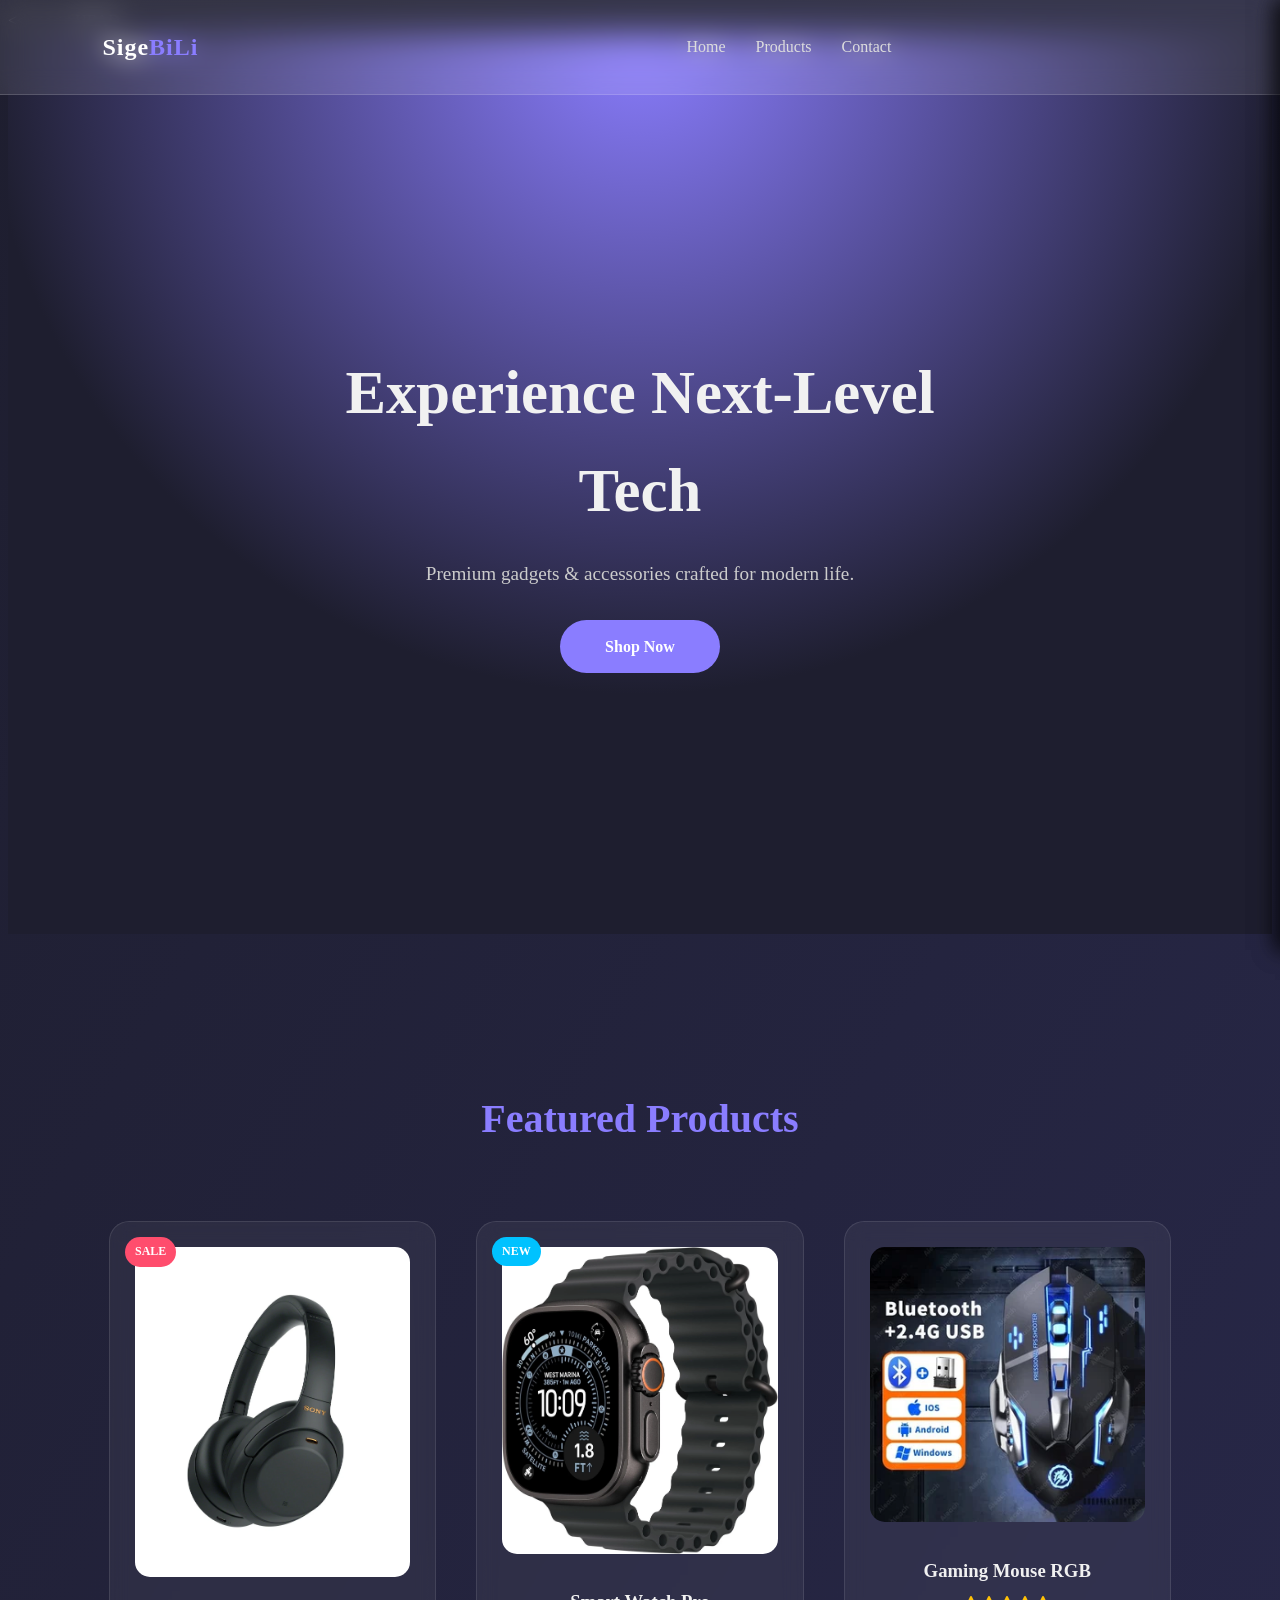
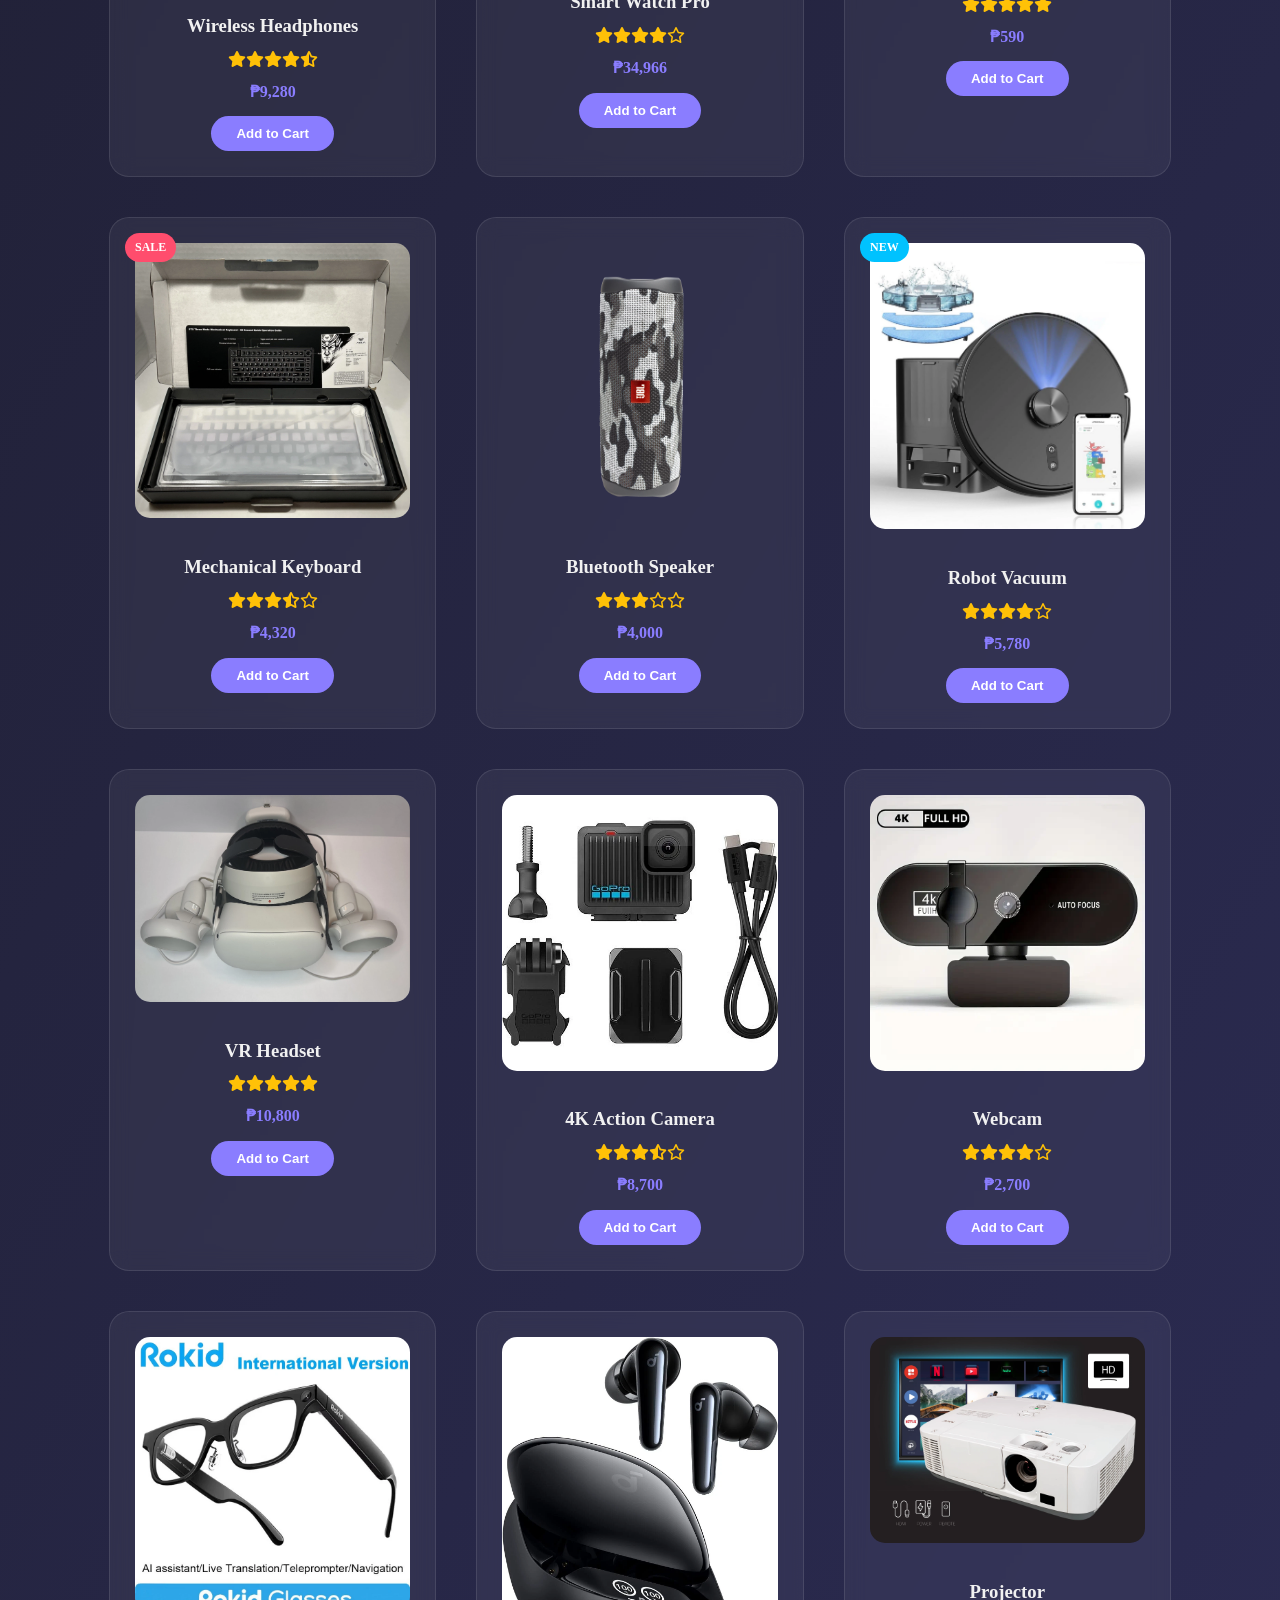
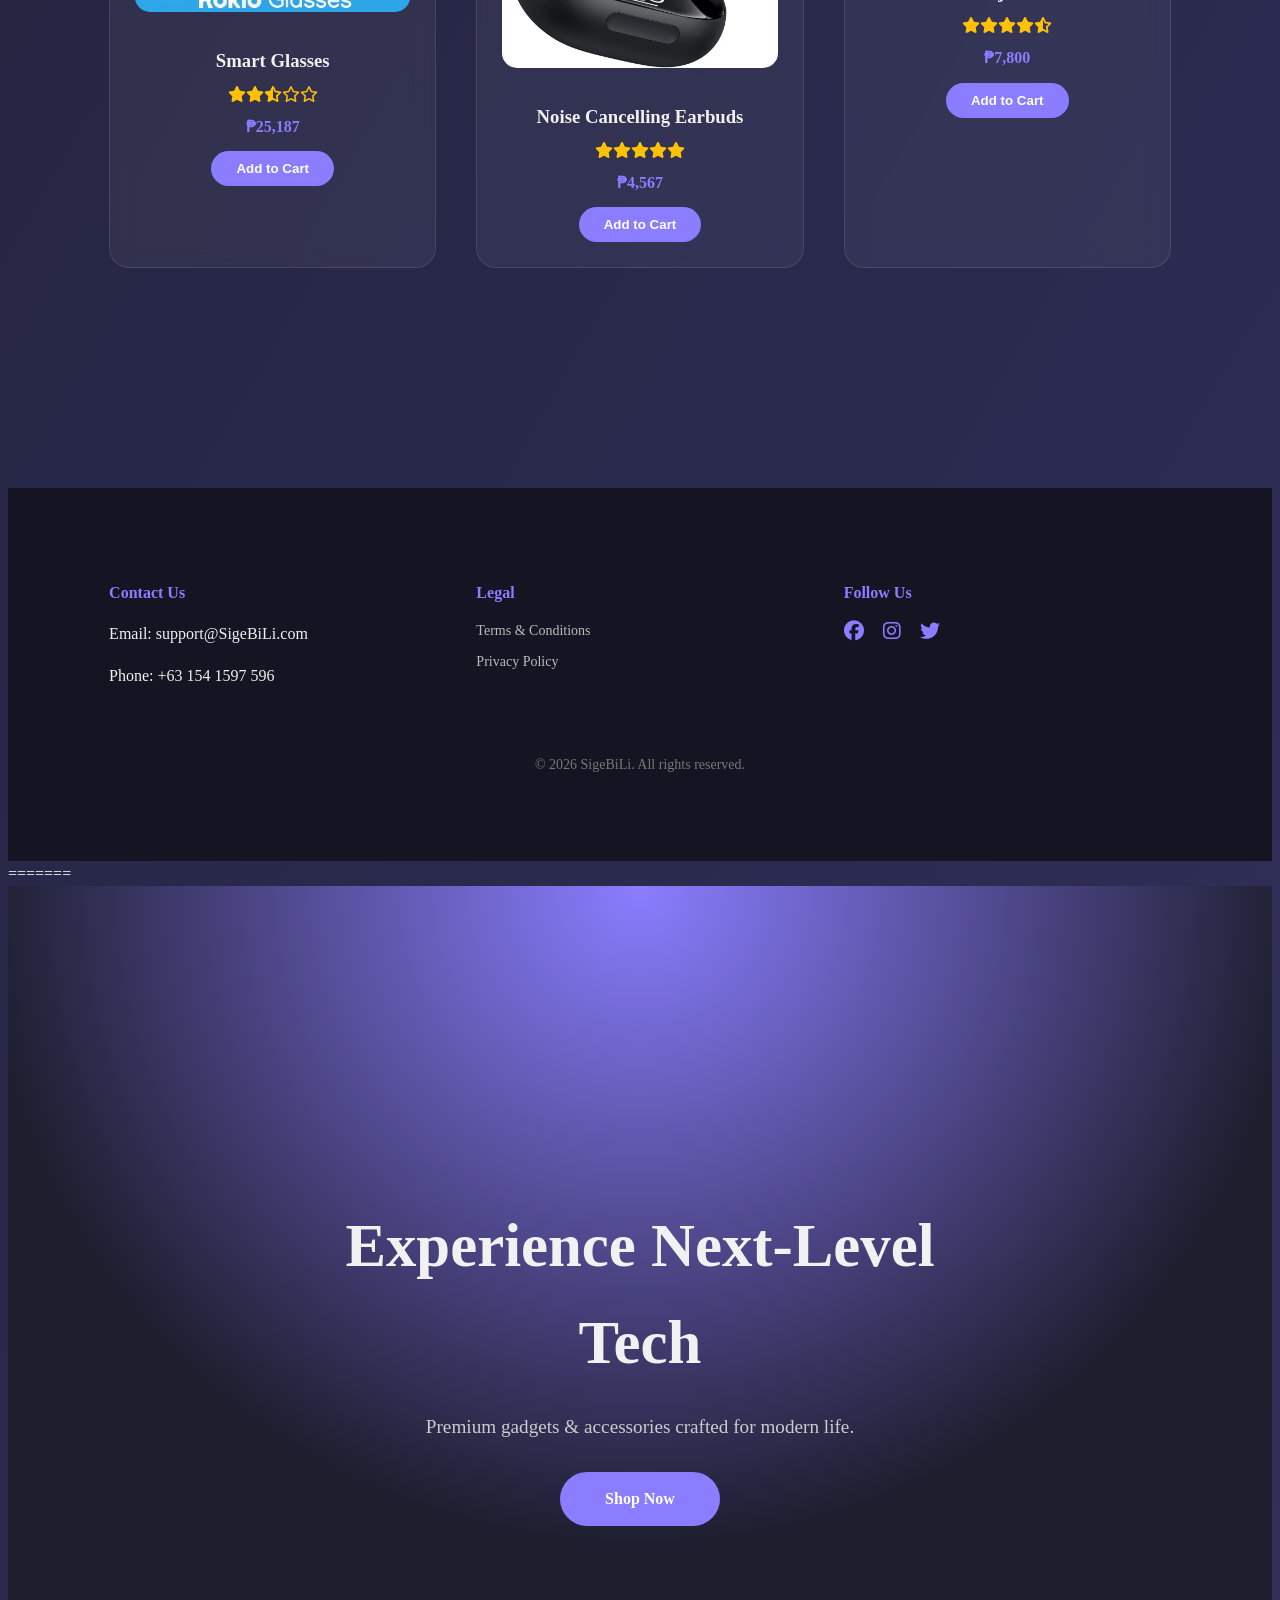
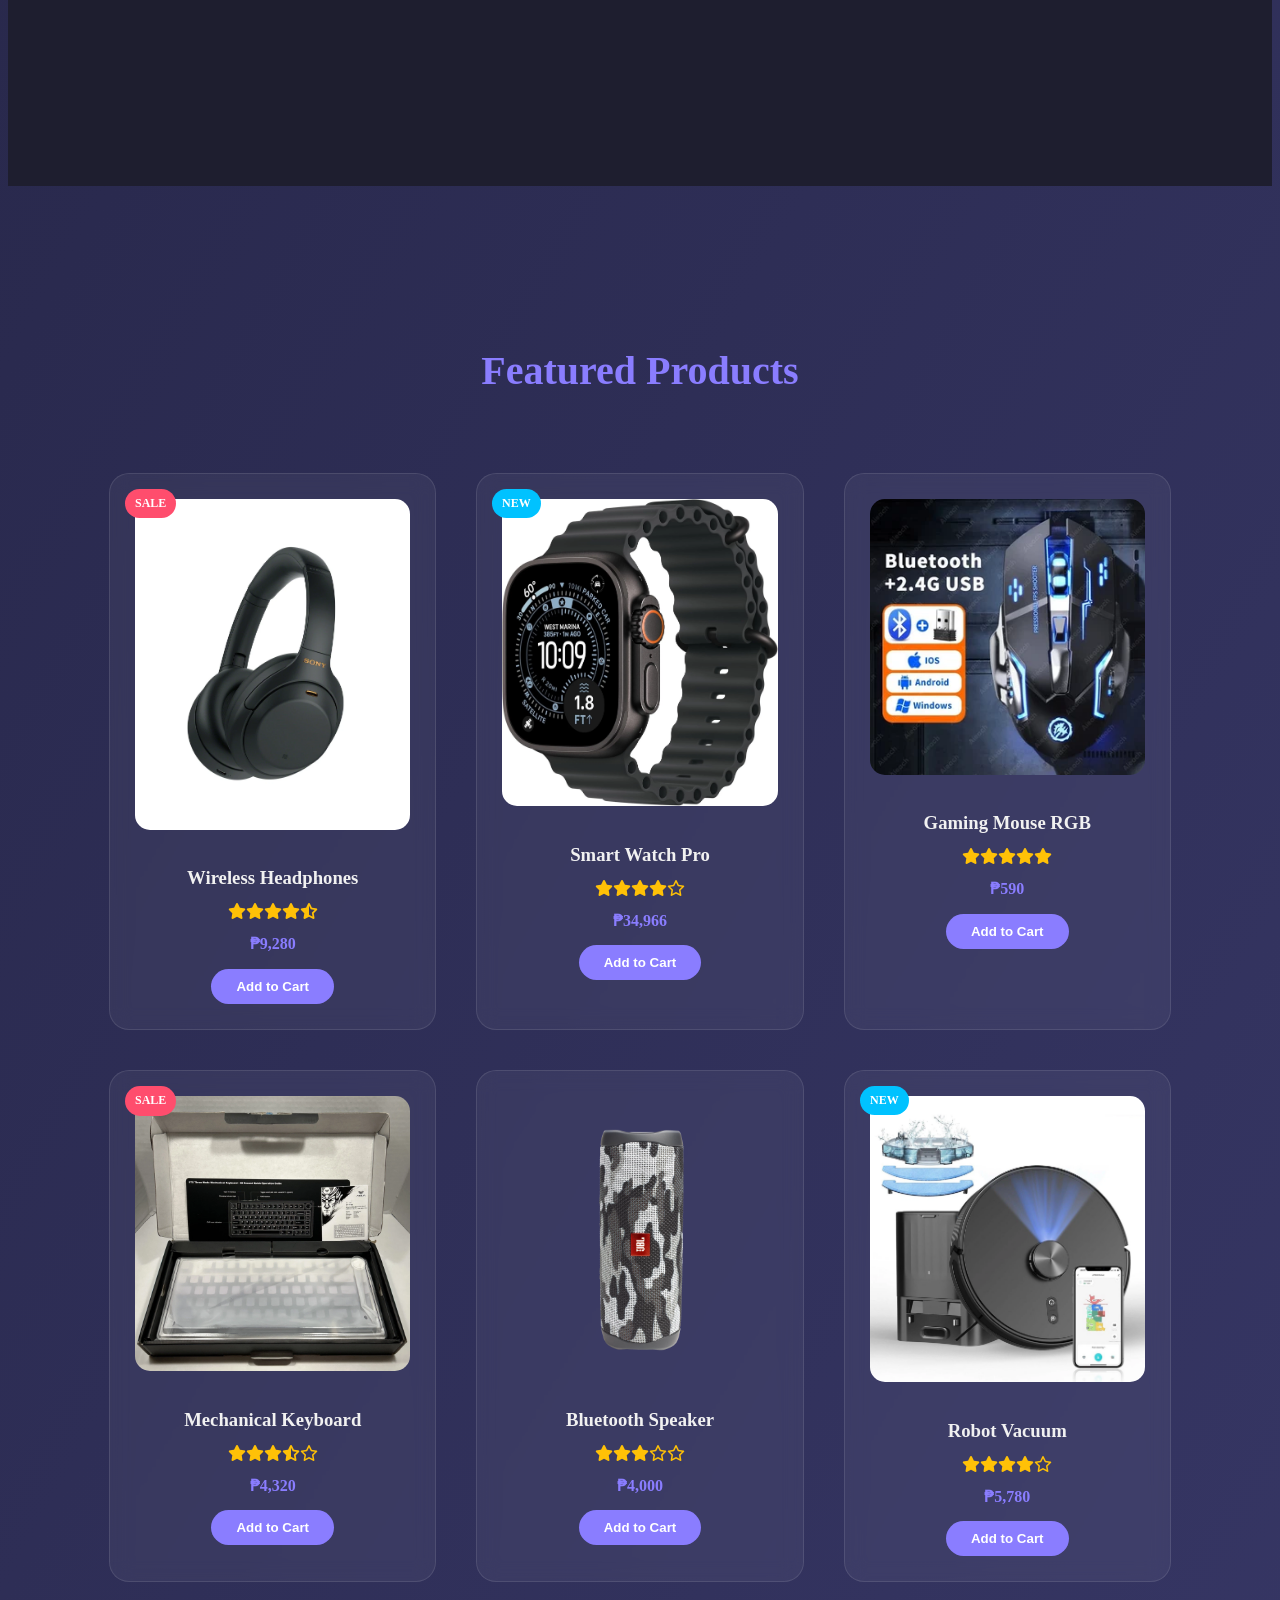
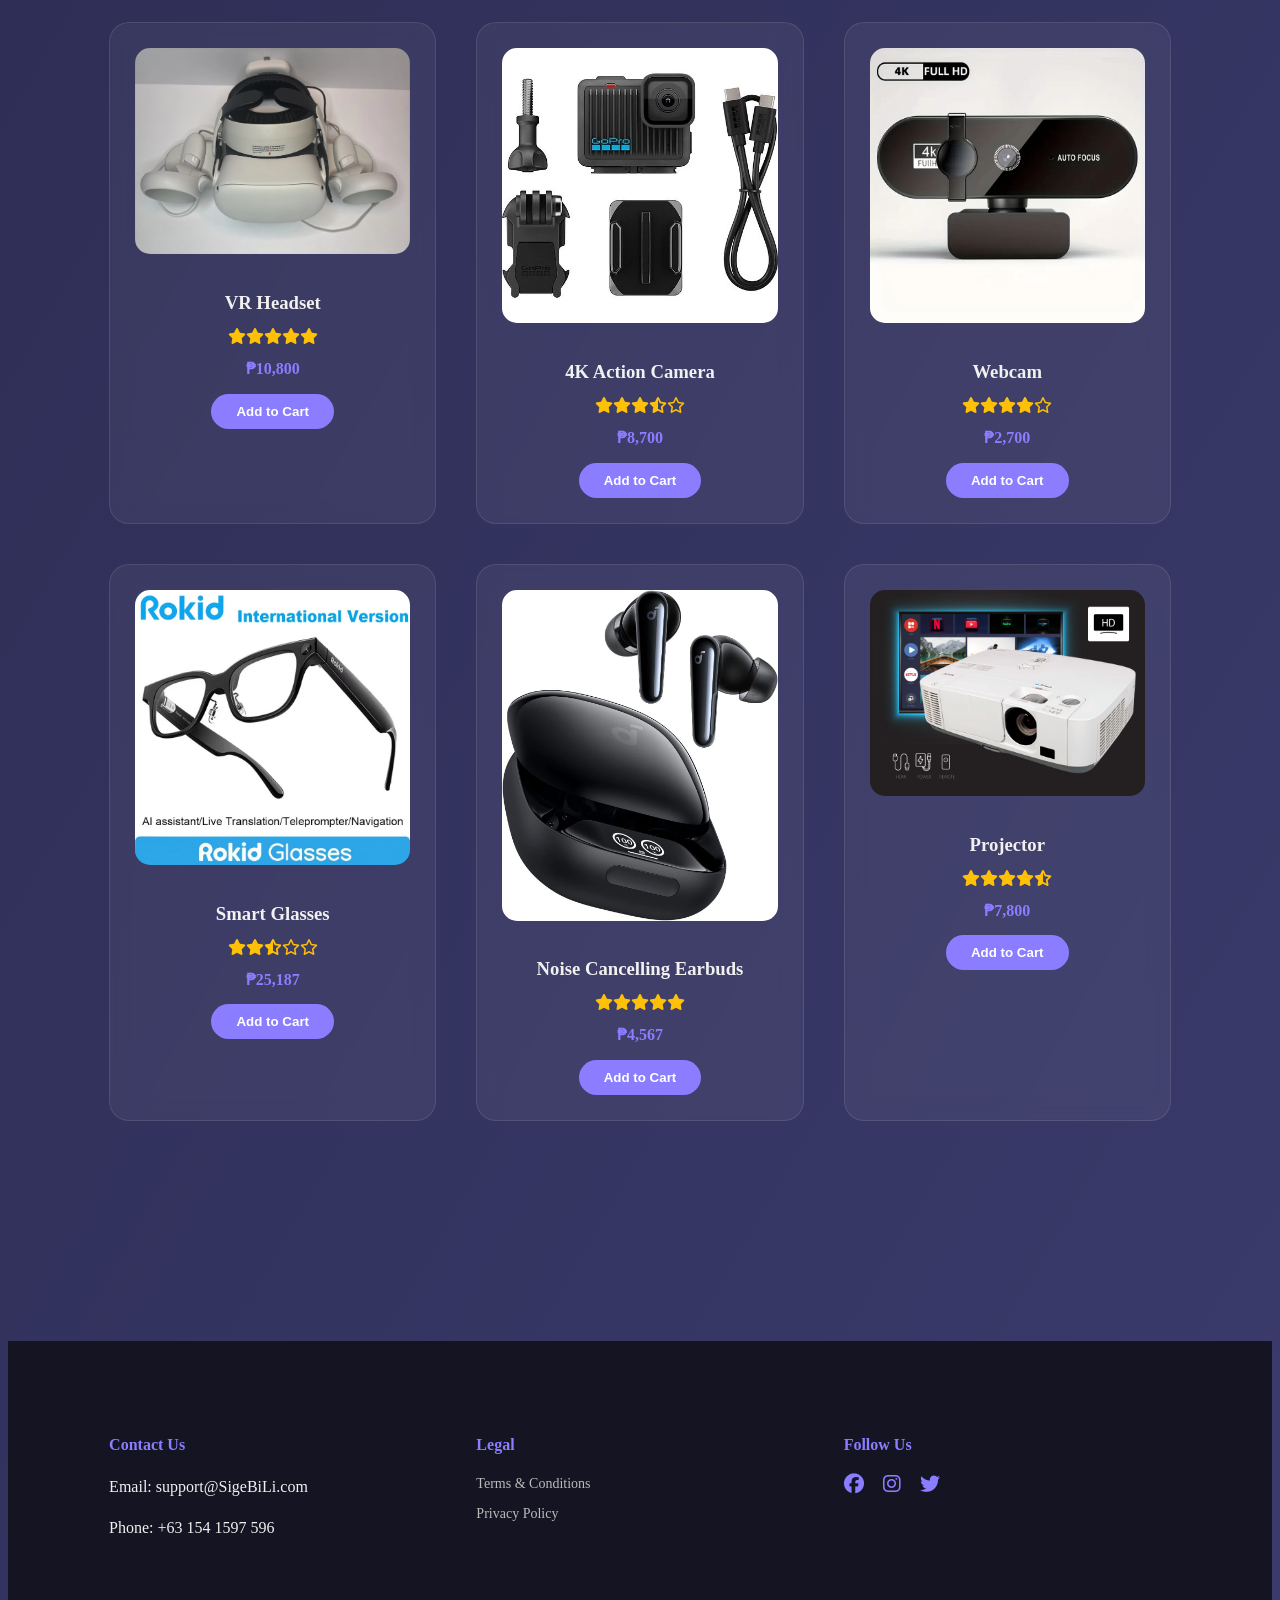
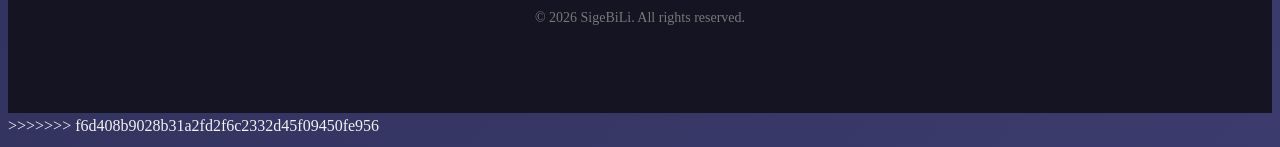
==== commit d2f3f1b1: "Initial commit" ====
--- a/index.html
+++ b/index.html
@@ -1,3 +1,4 @@
+<<<<<<< HEAD
 <!DOCTYPE html>
 <html lang="en">
 <head>
@@ -321,4 +322,329 @@
 </script>
 
 </body>
+=======
+<!DOCTYPE html>
+<html lang="en">
+<head>
+<meta charset="UTF-8">
+<meta name="viewport" content="width=device-width, initial-scale=1.0">
+<title>SigeBili</title>
+
+<link href="https://fonts.googleapis.com/css2?family=Poppins:wght@300;400;500;600;700&display=swap" rel="stylesheet">
+<link rel="stylesheet" href="https://cdnjs.cloudflare.com/ajax/libs/font-awesome/6.5.0/css/all.min.css">
+<link rel="stylesheet" href="style.css">
+</head>
+
+<body>
+
+
+<div class="cart-sidebar" id="cart-sidebar">
+  <div class="cart-header">
+    <h3>Your Cart</h3>
+    <i class="fas fa-times" onclick="toggleCart()"></i>
+  </div>
+
+  <div class="cart-items" id="cart-items"></div>
+
+  <div class="cart-footer">
+    <h4>Total: ₱<span id="cart-total">0</span></h4>
+    <button class="clear-btn" onclick="clearCart()">Clear Cart</button>
+  </div>
+</div>
+
+<div class="cart-overlay" id="cart-overlay" onclick="toggleCart()"></div>
+
+<header>
+  <div class="logo">Sige<span>BiLi</span></div>
+
+  <nav>
+    <ul id="nav-links">
+      <li><a href="#">Home</a></li>
+      <li><a href="#products">Products</a></li>
+      <li><a href="#contact">Contact</a></li>
+    </ul>
+  </nav>
+
+  <div class="icons" onclick="toggleCart()">
+    <i class="fas fa-shopping-cart"></i>
+    <span id="cart-count">0</span>
+  </div>
+
+  <div class="menu-toggle" onclick="toggleMenu()">
+    <i class="fas fa-bars"></i>
+  </div>
+</header>
+
+<section class="hero">
+  <div class="hero-content">
+    <h1>Experience Next-Level Tech</h1>
+    <p>Premium gadgets & accessories crafted for modern life.</p>
+    <a href="#products" class="btn">Shop Now</a>
+  </div>
+</section>
+
+<section class="products" id="products">
+  <h2 class="section-title">Featured Products</h2>
+  <div class="product-grid">
+
+ 
+    <div class="card reveal" data-images='["wirelessheadphones.webp","wirelessheadphones2.webp","wirelessheadphones3.webp","wirelessheadphones4.webp","wirelessheadphones5.webp","wirelessheadphones6.webp"]'>
+      <span class="badge sale">SALE</span>
+      <img src="wirelessheadphones.webp">
+      <h3>Wireless Headphones</h3>
+      <div class="stars"><i class="fas fa-star"></i><i class="fas fa-star"></i><i class="fas fa-star"></i><i class="fas fa-star"></i><i class="fas fa-star-half-alt"></i></div>
+      <p class="price">₱9,280</p>
+      <button class="cart-btn" onclick="addToCart(event)">Add to Cart</button>
+    </div>
+
+   
+    <div class="card reveal" data-images='["smartwatch.webp","smartwatch2.webp","smartwatch3.webp","smartwatch4.webp"]'>
+      <span class="badge new">NEW</span>
+      <img src="smartwatch.webp">
+      <h3>Smart Watch Pro</h3>
+      <div class="stars"><i class="fas fa-star"></i><i class="fas fa-star"></i><i class="fas fa-star"></i><i class="fas fa-star"></i><i class="far fa-star"></i></div>
+      <p class="price">₱34,966</p>
+      <button class="cart-btn" onclick="addToCart(event)">Add to Cart</button>
+    </div>
+
+    
+    <div class="card reveal" data-images='["gamingmouse.webp","gamingmouse2.webp","gamingmouse3.webp"]'>
+      <img src="gamingmouse.webp">
+      <h3>Gaming Mouse RGB</h3>
+      <div class="stars"><i class="fas fa-star"></i><i class="fas fa-star"></i><i class="fas fa-star"></i><i class="fas fa-star"></i><i class="fas fa-star"></i></div>
+      <p class="price">₱590</p>
+      <button class="cart-btn" onclick="addToCart(event)">Add to Cart</button>
+    </div>
+
+   
+    <div class="card reveal" data-images='["mechanical.webp","mechanical2.webp","mechanical3.webp","mechanical4.webp"]'>
+      <span class="badge sale">SALE</span>
+      <img src="mechanical.webp">
+      <h3>Mechanical Keyboard</h3>
+      <div class="stars"><i class="fas fa-star"></i><i class="fas fa-star"></i><i class="fas fa-star"></i><i class="fas fa-star-half-alt"></i><i class="far fa-star"></i></div>
+      <p class="price">₱4,320</p>
+      <button class="cart-btn" onclick="addToCart(event)">Add to Cart</button>
+    </div>
+
+  
+    <div class="card reveal" data-images='["speaker.webp","speaker2.webp","speaker3.webp","speaker4.webp"]'>
+      <img src="speaker.webp">
+      <h3>Bluetooth Speaker</h3>
+      <div class="stars"><i class="fas fa-star"></i><i class="fas fa-star"></i><i class="fas fa-star"></i><i class="far fa-star"></i><i class="far fa-star"></i></div>
+      <p class="price">₱4,000</p>
+      <button class="cart-btn" onclick="addToCart(event)">Add to Cart</button>
+    </div>
+
+   
+    <div class="card reveal" data-images='["vacuum.webp","vacuum2.webp","vacuum3.webp","vacuum4.webp","vacuum5.webp"]'>
+      <span class="badge new">NEW</span>
+      <img src="vacuum.webp">
+      <h3>Robot Vacuum</h3>
+      <div class="stars"><i class="fas fa-star"></i><i class="fas fa-star"></i><i class="fas fa-star"></i><i class="fas fa-star"></i><i class="far fa-star"></i></div>
+      <p class="price">₱5,780</p>
+      <button class="cart-btn" onclick="addToCart(event)">Add to Cart</button>
+    </div>
+
+  
+    <div class="card reveal" data-images='["VR.webp","VR2.webp","VR3.webp"]'>
+      <img src="VR.webp">
+      <h3>VR Headset</h3>
+      <div class="stars"><i class="fas fa-star"></i><i class="fas fa-star"></i><i class="fas fa-star"></i><i class="fas fa-star"></i><i class="fas fa-star"></i></div>
+      <p class="price">₱10,800</p>
+      <button class="cart-btn" onclick="addToCart(event)">Add to Cart</button>
+    </div>
+
+   
+    <div class="card reveal" data-images='["camera.webp","camera2.webp","camera3.webp"]'>
+      <img src="camera.webp">
+      <h3>4K Action Camera</h3>
+      <div class="stars"><i class="fas fa-star"></i><i class="fas fa-star"></i><i class="fas fa-star"></i><i class="fas fa-star-half-alt"></i><i class="far fa-star"></i></div>
+      <p class="price">₱8,700</p>
+      <button class="cart-btn" onclick="addToCart(event)">Add to Cart</button>
+    </div>
+
+   
+    <div class="card reveal" data-images='["webcam.webp","webcam2.webp","webcam3.webp","webcam4.webp"]'>
+      <img src="webcam.webp">
+      <h3>Webcam</h3>
+      <div class="stars"><i class="fas fa-star"></i><i class="fas fa-star"></i><i class="fas fa-star"></i><i class="fas fa-star"></i><i class="far fa-star"></i></div>
+      <p class="price">₱2,700</p>
+      <button class="cart-btn" onclick="addToCart(event)">Add to Cart</button>
+    </div>
+
+   
+    <div class="card reveal" data-images='["glasses.webp","glasses2.webp","glasses3.webp","glasses4.webp"]'>
+      <img src="glasses.webp">
+      <h3>Smart Glasses</h3>
+      <div class="stars"><i class="fas fa-star"></i><i class="fas fa-star"></i><i class="fas fa-star-half-alt"></i><i class="far fa-star"></i><i class="far fa-star"></i></div>
+      <p class="price">₱25,187</p>
+      <button class="cart-btn" onclick="addToCart(event)">Add to Cart</button>
+    </div>
+
+    
+    <div class="card reveal" data-images='["earbuds.webp","earbuds2.webp","earbuds3.webp","earbuds4.webp"]'>
+      <img src="earbuds.webp">
+      <h3>Noise Cancelling Earbuds</h3>
+      <div class="stars"><i class="fas fa-star"></i><i class="fas fa-star"></i><i class="fas fa-star"></i><i class="fas fa-star"></i><i class="fas fa-star"></i></div>
+      <p class="price">₱4,567</p>
+      <button class="cart-btn" onclick="addToCart(event)">Add to Cart</button>
+    </div>
+
+  
+    <div class="card reveal" data-images='["projector.webp","projector2.webp","projector3.webp"]'>
+      <img src="projector.webp">
+      <h3>Projector</h3>
+      <div class="stars"><i class="fas fa-star"></i><i class="fas fa-star"></i><i class="fas fa-star"></i><i class="fas fa-star"></i><i class="fas fa-star-half-alt"></i></div>
+      <p class="price">₱7,800</p>
+      <button class="cart-btn" onclick="addToCart(event)">Add to Cart</button>
+    </div>
+
+  </div>
+</section>
+
+<footer id="contact">
+  <div class="footer-grid">
+    <div>
+      <h4>Contact Us</h4>
+      <p>Email: support@SigeBiLi.com</p>
+      <p>Phone: +63 154 1597 596</p>
+    </div>
+
+    <div>
+      <h4>Legal</h4>
+      <a href="#">Terms & Conditions</a>
+      <a href="#">Privacy Policy</a>
+    </div>
+
+    <div>
+      <h4>Follow Us</h4>
+      <div class="social-icons">
+        <i class="fab fa-facebook"></i>
+        <i class="fab fa-instagram"></i>
+        <i class="fab fa-twitter"></i>
+      </div>
+    </div>
+  </div>
+
+  <p class="copyright">© 2026 SigeBiLi. All rights reserved.</p>
+</footer>
+
+
+<div id="product-modal" class="product-modal">
+  <span class="modal-close" onclick="closeModal()">&times;</span>
+  <div class="modal-carousel">
+    <div class="carousel-track" id="carousel-track"></div>
+    <button class="carousel-btn prev" onclick="prevSlide()">&#10094;</button>
+    <button class="carousel-btn next" onclick="nextSlide()">&#10095;</button>
+  </div>
+</div>
+
+<script>
+
+function toggleMenu(){ document.getElementById("nav-links").classList.toggle("active"); }
+
+
+let cart = [];
+
+function toggleCart(){
+  document.getElementById("cart-sidebar").classList.toggle("active");
+  document.getElementById("cart-overlay").classList.toggle("active");
+}
+
+function addToCart(e){
+  const productCard = e.target.closest(".card");
+  const name = productCard.querySelector("h3").innerText;
+  const priceText = productCard.querySelector(".price").innerText;
+  const price = parseFloat(priceText.replace(/[^0-9.]/g, ""));
+  const existingProduct = cart.find(item => item.name === name);
+  if(existingProduct){ existingProduct.quantity++; } 
+  else { cart.push({ name, price, quantity: 1 }); }
+  updateCart();
+}
+
+function updateCart(){
+  const cartItems = document.getElementById("cart-items");
+  cartItems.innerHTML = "";
+  let total = 0, count = 0;
+  cart.forEach((item, index)=>{
+    total += item.price * item.quantity;
+    count += item.quantity;
+    cartItems.innerHTML += `
+      <div class="cart-item">
+        <div>
+          <h5>${item.name}</h5>
+          <p>₱${item.price.toLocaleString()}</p>
+        </div>
+        <div class="quantity-controls">
+          <button onclick="decreaseQty(${index})">-</button>
+          <span>${item.quantity}</span>
+          <button onclick="increaseQty(${index})">+</button>
+        </div>
+        <button class="remove-btn" onclick="removeItem(${index})">Remove</button>
+      </div>`;
+  });
+  document.getElementById("cart-count").innerText = count;
+  document.getElementById("cart-total").innerText = total.toLocaleString();
+}
+
+function increaseQty(index){ cart[index].quantity++; updateCart(); }
+function decreaseQty(index){ if(cart[index].quantity>1){ cart[index].quantity--; } else { cart.splice(index,1); } updateCart(); }
+function removeItem(index){ cart.splice(index,1); updateCart(); }
+function clearCart(){ cart=[]; updateCart(); }
+
+
+function revealElements(){
+  document.querySelectorAll(".reveal").forEach(el=>{
+    if(el.getBoundingClientRect().top < window.innerHeight-100){
+      el.classList.add("active");
+    }
+  });
+}
+window.addEventListener("scroll", revealElements);
+window.addEventListener("load", revealElements);
+
+
+const modal = document.getElementById("product-modal");
+const carouselTrack = document.getElementById("carousel-track");
+let currentSlide = 0, slides = [];
+
+document.querySelectorAll(".card img").forEach(img=>{
+  img.addEventListener("click", e=>{
+    const card = e.target.closest(".card");
+    slides = JSON.parse(card.dataset.images || '[]');
+    if(slides.length===0) slides = [img.src];
+    currentSlide=0;
+    renderCarousel();
+    modal.style.display="flex";
+  });
+});
+
+function closeModal(){ modal.style.display="none"; }
+
+function renderCarousel(){
+  carouselTrack.innerHTML="";
+  slides.forEach(src=>{
+    const img=document.createElement("img");
+    img.src=src;
+    carouselTrack.appendChild(img);
+  });
+  updateSlide();
+}
+
+function updateSlide(){ carouselTrack.style.transform=`translateX(-${currentSlide*100}%)`; }
+function nextSlide(){ currentSlide=(currentSlide+1)%slides.length; updateSlide(); }
+function prevSlide(){ currentSlide=(currentSlide-1+slides.length)%slides.length; updateSlide(); }
+
+
+let startX=0;
+carouselTrack.addEventListener("touchstart", e=>{ startX=e.touches[0].clientX; });
+carouselTrack.addEventListener("touchend", e=>{
+  const endX=e.changedTouches[0].clientX;
+  if(endX-startX>50) prevSlide();
+  else if(startX-endX>50) nextSlide();
+});
+</script>
+
+</body>
+>>>>>>> f6d408b9028b31a2fd2f6c2332d45f09450fe956
 </html>
--- a/style.css
+++ b/style.css
@@ -1,3 +1,4 @@
+<<<<<<< HEAD
 
 
 *{
@@ -518,4 +519,526 @@
   .carousel-btn{
     display:none; 
   }
+=======
+
+
+*{
+margin:0;
+padding:0;
+box-sizing:border-box;
+font-family:'Poppins',sans-serif;
+}
+
+html{
+scroll-behavior:smooth;
+}
+
+body{
+background:linear-gradient(120deg,#1e1e2f,#2a2a4f,#3b3b6d);
+color:#f1f1f1;
+line-height:1.6;
+overflow-x:hidden;
+}
+
+/* ================= HEADER ================= */
+
+header{
+position:fixed;
+top:0;
+left:0;
+width:100%;
+display:flex;
+justify-content:space-between;
+align-items:center;
+padding:18px 8%;
+background:rgba(255,255,255,0.05);
+backdrop-filter:blur(12px);
+border-bottom:1px solid rgba(255,255,255,0.1);
+z-index:1000;
+}
+
+.logo{
+font-size:24px;
+font-weight:700;
+color:white;
+letter-spacing:1px;
+}
+
+.logo span{
+color:#8a7dff;
+}
+
+nav ul{
+display:flex;
+list-style:none;
+gap:30px;
+}
+
+nav a{
+text-decoration:none;
+color:#ddd;
+font-weight:500;
+transition:.3s;
+}
+
+nav a:hover{
+color:#8a7dff;
+}
+
+.icons{
+position:relative;
+margin-left:20px;
+}
+
+.icons i{
+font-size:20px;
+cursor:pointer;
+}
+
+#cart-count{
+position:absolute;
+top:-8px;
+right:-10px;
+background:#ff4d6d;
+color:white;
+font-size:12px;
+padding:2px 6px;
+border-radius:50%;
+}
+
+.menu-toggle{
+display:none;
+font-size:22px;
+cursor:pointer;
+}
+
+
+
+.hero{
+height:100vh;
+display:flex;
+justify-content:center;
+align-items:center;
+text-align:center;
+padding:0 20px;
+background:radial-gradient(circle at top,#8a7dff 0%,#1e1e2f 60%);
+}
+
+.hero-content{
+max-width:700px;
+animation:fadeIn 1.5s ease-in-out;
+}
+
+.hero h1{
+font-size:3.8rem;
+font-weight:700;
+margin-bottom:20px;
+}
+
+.hero p{
+font-size:1.2rem;
+margin-bottom:30px;
+color:#ccc;
+}
+
+.btn{
+display:inline-block;
+padding:14px 45px;
+border-radius:40px;
+background:#8a7dff;
+color:white;
+text-decoration:none;
+font-weight:600;
+transition:.3s;
+}
+
+.btn:hover{
+background:#a99eff;
+transform:translateY(-4px);
+box-shadow:0 10px 25px rgba(138,125,255,0.5);
+}
+
+@keyframes fadeIn{
+from{opacity:0;transform:translateY(30px);}
+to{opacity:1;transform:translateY(0);}
+}
+
+
+
+.products{
+padding:120px 8%;
+}
+
+.section-title{
+text-align:center;
+font-size:2.5rem;
+margin-bottom:70px;
+color:#8a7dff;
+}
+
+.product-grid{
+display:grid;
+grid-template-columns:repeat(auto-fit,minmax(250px,1fr));
+gap:40px;
+}
+
+
+
+.card{
+    position:relative;
+    background:rgba(255,255,255,0.05);
+    border:1px solid rgba(255,255,255,0.1);
+    border-radius:20px;
+    padding:25px;
+    text-align:center;
+    transition:.4s;
+    backdrop-filter:blur(10px);
+    opacity:0;
+    transform:translateY(40px);
+}
+
+
+.card.reveal {
+    opacity: 0;
+    transform: translateY(40px);
+    transition: all 0.7s ease-out; 
+}
+
+.card.reveal.active {
+    opacity: 1;
+    transform: translateY(0);
+}
+
+.card.active{
+opacity:1;
+transform:translateY(0);
+}
+
+.card:hover{
+transform:translateY(-10px);
+box-shadow:0 15px 35px rgba(0,0,0,0.4);
+}
+
+.card img{
+width:100%;
+border-radius:15px;
+margin-bottom:15px;
+}
+
+.card h3{
+margin-bottom:10px;
+}
+
+.price{
+margin:12px 0;
+font-weight:600;
+color:#8a7dff;
+}
+
+.stars{
+color:#ffc107;
+margin-bottom:10px;
+}
+
+.cart-btn{
+padding:10px 25px;
+border:none;
+border-radius:30px;
+background:#8a7dff;
+color:white;
+font-weight:600;
+cursor:pointer;
+transition:.3s;
+}
+
+.cart-btn:hover{
+background:#a99eff;
+transform:scale(1.08);
+}
+
+
+
+.quantity-controls{
+display:flex;
+align-items:center;
+gap:8px;
+}
+
+.quantity-controls button{
+background:#8a7dff;
+border:none;
+color:white;
+width:25px;
+height:25px;
+border-radius:50%;
+cursor:pointer;
+font-weight:bold;
+}
+
+.quantity-controls span{
+min-width:20px;
+text-align:center;
+font-weight:600;
+}
+
+
+
+.badge{
+position:absolute;
+top:15px;
+left:15px;
+padding:5px 10px;
+font-size:12px;
+border-radius:20px;
+font-weight:600;
+color:white;
+}
+
+.sale{
+background:#ff4d6d;
+}
+
+.new{
+background:#00c2ff;
+}
+
+
+
+footer{
+background:#141423;
+padding:70px 8%;
+margin-top:100px;
+}
+
+.footer-grid{
+display:grid;
+grid-template-columns:repeat(auto-fit,minmax(200px,1fr));
+gap:40px;
+}
+
+footer h4{
+margin-bottom:15px;
+color:#8a7dff;
+}
+
+footer a{
+display:block;
+color:#bbb;
+text-decoration:none;
+margin-bottom:8px;
+font-size:14px;
+}
+
+footer a:hover{
+color:white;
+}
+
+.social-icons i{
+margin-right:15px;
+font-size:20px;
+cursor:pointer;
+color:#8a7dff;
+}
+
+.copyright{
+text-align:center;
+margin-top:50px;
+font-size:14px;
+color:#777;
+}
+
+
+
+@media(max-width:768px){
+
+nav ul{
+position:absolute;
+top:70px;
+right:-100%;
+background:#1e1e2f;
+flex-direction:column;
+width:200px;
+padding:20px;
+transition:.4s;
+}
+
+nav ul.active{
+right:8%;
+}
+
+.menu-toggle{
+display:block;
+}
+
+.hero h1{
+font-size:2.5rem;
+}
+
+}
+
+
+
+.cart-sidebar{
+position:fixed;
+top:0;
+right:-400px;
+width:350px;
+height:100%;
+background:#141423;
+padding:25px;
+box-shadow:-5px 0 20px rgba(0,0,0,0.5);
+transition:.4s;
+z-index:2000;
+display:flex;
+flex-direction:column;
+}
+
+.cart-sidebar.active{
+right:0;
+}
+
+.cart-overlay{
+position:fixed;
+top:0;
+left:0;
+width:100%;
+height:100%;
+background:rgba(0,0,0,0.6);
+opacity:0;
+visibility:hidden;
+transition:.4s;
+z-index:1500;
+}
+
+.cart-overlay.active{
+opacity:1;
+visibility:visible;
+}
+
+.cart-header{
+display:flex;
+justify-content:space-between;
+align-items:center;
+margin-bottom:20px;
+}
+
+.cart-header i{
+cursor:pointer;
+font-size:20px;
+}
+
+.cart-items{
+flex:1;
+overflow-y:auto;
+}
+
+.cart-item{
+display:flex;
+justify-content:space-between;
+align-items:center;
+margin-bottom:15px;
+padding:10px;
+background:rgba(255,255,255,0.05);
+border-radius:10px;
+}
+
+.cart-item h5{
+font-size:14px;
+}
+
+.remove-btn{
+background:#ff4d6d;
+border:none;
+color:white;
+padding:5px 10px;
+border-radius:15px;
+cursor:pointer;
+font-size:12px;
+}
+
+.cart-footer{
+margin-top:20px;
+}
+
+.clear-btn{
+width:100%;
+padding:10px;
+border:none;
+background:#8a7dff;
+color:white;
+border-radius:25px;
+cursor:pointer;
+margin-top:10px;
+}
+
+@media(max-width:500px){
+.cart-sidebar{
+width:100%;
+}
+}
+
+
+
+.product-modal {
+  display: none; 
+  position: fixed;
+  top:0; left:0;
+  width:100%;
+  height:100%;
+  background: rgba(0,0,0,0.7);
+  justify-content: center;
+  align-items: center;
+  z-index: 3000;
+}
+
+.modal-carousel {
+  position: relative;
+  width: 90%;
+  max-width: 500px;
+  overflow: hidden;
+  border-radius: 10px;
+  background: #fff;
+}
+
+.carousel-track {
+  display: flex;
+  transition: transform 0.3s ease-in-out;
+}
+
+.carousel-track img {
+  width: 100%;
+  flex-shrink: 0;
+}
+
+.carousel-btn {
+  position: absolute;
+  top:50%;
+  transform: translateY(-50%);
+  background: rgba(0,0,0,0.5);
+  color:white;
+  border:none;
+  font-size:24px;
+  cursor:pointer;
+  padding:10px;
+  border-radius:50%;
+}
+
+.carousel-btn.prev { left: 10px; }
+.carousel-btn.next { right: 10px; }
+
+.modal-close {
+  position:absolute;
+  top:10px;
+  right:15px;
+  font-size:30px;
+  color:#fff;
+  cursor:pointer;
+  font-weight:bold;
+}
+
+@media(max-width:768px){
+  .carousel-btn{
+    display:none; 
+  }
+>>>>>>> f6d408b9028b31a2fd2f6c2332d45f09450fe956
 }
--- a/style.css
+++ b/style.css
@@ -1,3 +1,4 @@
+<<<<<<< HEAD
 
 
 *{
@@ -518,4 +519,526 @@
   .carousel-btn{
     display:none; 
   }
+=======
+
+
+*{
+margin:0;
+padding:0;
+box-sizing:border-box;
+font-family:'Poppins',sans-serif;
+}
+
+html{
+scroll-behavior:smooth;
+}
+
+body{
+background:linear-gradient(120deg,#1e1e2f,#2a2a4f,#3b3b6d);
+color:#f1f1f1;
+line-height:1.6;
+overflow-x:hidden;
+}
+
+/* ================= HEADER ================= */
+
+header{
+position:fixed;
+top:0;
+left:0;
+width:100%;
+display:flex;
+justify-content:space-between;
+align-items:center;
+padding:18px 8%;
+background:rgba(255,255,255,0.05);
+backdrop-filter:blur(12px);
+border-bottom:1px solid rgba(255,255,255,0.1);
+z-index:1000;
+}
+
+.logo{
+font-size:24px;
+font-weight:700;
+color:white;
+letter-spacing:1px;
+}
+
+.logo span{
+color:#8a7dff;
+}
+
+nav ul{
+display:flex;
+list-style:none;
+gap:30px;
+}
+
+nav a{
+text-decoration:none;
+color:#ddd;
+font-weight:500;
+transition:.3s;
+}
+
+nav a:hover{
+color:#8a7dff;
+}
+
+.icons{
+position:relative;
+margin-left:20px;
+}
+
+.icons i{
+font-size:20px;
+cursor:pointer;
+}
+
+#cart-count{
+position:absolute;
+top:-8px;
+right:-10px;
+background:#ff4d6d;
+color:white;
+font-size:12px;
+padding:2px 6px;
+border-radius:50%;
+}
+
+.menu-toggle{
+display:none;
+font-size:22px;
+cursor:pointer;
+}
+
+
+
+.hero{
+height:100vh;
+display:flex;
+justify-content:center;
+align-items:center;
+text-align:center;
+padding:0 20px;
+background:radial-gradient(circle at top,#8a7dff 0%,#1e1e2f 60%);
+}
+
+.hero-content{
+max-width:700px;
+animation:fadeIn 1.5s ease-in-out;
+}
+
+.hero h1{
+font-size:3.8rem;
+font-weight:700;
+margin-bottom:20px;
+}
+
+.hero p{
+font-size:1.2rem;
+margin-bottom:30px;
+color:#ccc;
+}
+
+.btn{
+display:inline-block;
+padding:14px 45px;
+border-radius:40px;
+background:#8a7dff;
+color:white;
+text-decoration:none;
+font-weight:600;
+transition:.3s;
+}
+
+.btn:hover{
+background:#a99eff;
+transform:translateY(-4px);
+box-shadow:0 10px 25px rgba(138,125,255,0.5);
+}
+
+@keyframes fadeIn{
+from{opacity:0;transform:translateY(30px);}
+to{opacity:1;transform:translateY(0);}
+}
+
+
+
+.products{
+padding:120px 8%;
+}
+
+.section-title{
+text-align:center;
+font-size:2.5rem;
+margin-bottom:70px;
+color:#8a7dff;
+}
+
+.product-grid{
+display:grid;
+grid-template-columns:repeat(auto-fit,minmax(250px,1fr));
+gap:40px;
+}
+
+
+
+.card{
+    position:relative;
+    background:rgba(255,255,255,0.05);
+    border:1px solid rgba(255,255,255,0.1);
+    border-radius:20px;
+    padding:25px;
+    text-align:center;
+    transition:.4s;
+    backdrop-filter:blur(10px);
+    opacity:0;
+    transform:translateY(40px);
+}
+
+
+.card.reveal {
+    opacity: 0;
+    transform: translateY(40px);
+    transition: all 0.7s ease-out; 
+}
+
+.card.reveal.active {
+    opacity: 1;
+    transform: translateY(0);
+}
+
+.card.active{
+opacity:1;
+transform:translateY(0);
+}
+
+.card:hover{
+transform:translateY(-10px);
+box-shadow:0 15px 35px rgba(0,0,0,0.4);
+}
+
+.card img{
+width:100%;
+border-radius:15px;
+margin-bottom:15px;
+}
+
+.card h3{
+margin-bottom:10px;
+}
+
+.price{
+margin:12px 0;
+font-weight:600;
+color:#8a7dff;
+}
+
+.stars{
+color:#ffc107;
+margin-bottom:10px;
+}
+
+.cart-btn{
+padding:10px 25px;
+border:none;
+border-radius:30px;
+background:#8a7dff;
+color:white;
+font-weight:600;
+cursor:pointer;
+transition:.3s;
+}
+
+.cart-btn:hover{
+background:#a99eff;
+transform:scale(1.08);
+}
+
+
+
+.quantity-controls{
+display:flex;
+align-items:center;
+gap:8px;
+}
+
+.quantity-controls button{
+background:#8a7dff;
+border:none;
+color:white;
+width:25px;
+height:25px;
+border-radius:50%;
+cursor:pointer;
+font-weight:bold;
+}
+
+.quantity-controls span{
+min-width:20px;
+text-align:center;
+font-weight:600;
+}
+
+
+
+.badge{
+position:absolute;
+top:15px;
+left:15px;
+padding:5px 10px;
+font-size:12px;
+border-radius:20px;
+font-weight:600;
+color:white;
+}
+
+.sale{
+background:#ff4d6d;
+}
+
+.new{
+background:#00c2ff;
+}
+
+
+
+footer{
+background:#141423;
+padding:70px 8%;
+margin-top:100px;
+}
+
+.footer-grid{
+display:grid;
+grid-template-columns:repeat(auto-fit,minmax(200px,1fr));
+gap:40px;
+}
+
+footer h4{
+margin-bottom:15px;
+color:#8a7dff;
+}
+
+footer a{
+display:block;
+color:#bbb;
+text-decoration:none;
+margin-bottom:8px;
+font-size:14px;
+}
+
+footer a:hover{
+color:white;
+}
+
+.social-icons i{
+margin-right:15px;
+font-size:20px;
+cursor:pointer;
+color:#8a7dff;
+}
+
+.copyright{
+text-align:center;
+margin-top:50px;
+font-size:14px;
+color:#777;
+}
+
+
+
+@media(max-width:768px){
+
+nav ul{
+position:absolute;
+top:70px;
+right:-100%;
+background:#1e1e2f;
+flex-direction:column;
+width:200px;
+padding:20px;
+transition:.4s;
+}
+
+nav ul.active{
+right:8%;
+}
+
+.menu-toggle{
+display:block;
+}
+
+.hero h1{
+font-size:2.5rem;
+}
+
+}
+
+
+
+.cart-sidebar{
+position:fixed;
+top:0;
+right:-400px;
+width:350px;
+height:100%;
+background:#141423;
+padding:25px;
+box-shadow:-5px 0 20px rgba(0,0,0,0.5);
+transition:.4s;
+z-index:2000;
+display:flex;
+flex-direction:column;
+}
+
+.cart-sidebar.active{
+right:0;
+}
+
+.cart-overlay{
+position:fixed;
+top:0;
+left:0;
+width:100%;
+height:100%;
+background:rgba(0,0,0,0.6);
+opacity:0;
+visibility:hidden;
+transition:.4s;
+z-index:1500;
+}
+
+.cart-overlay.active{
+opacity:1;
+visibility:visible;
+}
+
+.cart-header{
+display:flex;
+justify-content:space-between;
+align-items:center;
+margin-bottom:20px;
+}
+
+.cart-header i{
+cursor:pointer;
+font-size:20px;
+}
+
+.cart-items{
+flex:1;
+overflow-y:auto;
+}
+
+.cart-item{
+display:flex;
+justify-content:space-between;
+align-items:center;
+margin-bottom:15px;
+padding:10px;
+background:rgba(255,255,255,0.05);
+border-radius:10px;
+}
+
+.cart-item h5{
+font-size:14px;
+}
+
+.remove-btn{
+background:#ff4d6d;
+border:none;
+color:white;
+padding:5px 10px;
+border-radius:15px;
+cursor:pointer;
+font-size:12px;
+}
+
+.cart-footer{
+margin-top:20px;
+}
+
+.clear-btn{
+width:100%;
+padding:10px;
+border:none;
+background:#8a7dff;
+color:white;
+border-radius:25px;
+cursor:pointer;
+margin-top:10px;
+}
+
+@media(max-width:500px){
+.cart-sidebar{
+width:100%;
+}
+}
+
+
+
+.product-modal {
+  display: none; 
+  position: fixed;
+  top:0; left:0;
+  width:100%;
+  height:100%;
+  background: rgba(0,0,0,0.7);
+  justify-content: center;
+  align-items: center;
+  z-index: 3000;
+}
+
+.modal-carousel {
+  position: relative;
+  width: 90%;
+  max-width: 500px;
+  overflow: hidden;
+  border-radius: 10px;
+  background: #fff;
+}
+
+.carousel-track {
+  display: flex;
+  transition: transform 0.3s ease-in-out;
+}
+
+.carousel-track img {
+  width: 100%;
+  flex-shrink: 0;
+}
+
+.carousel-btn {
+  position: absolute;
+  top:50%;
+  transform: translateY(-50%);
+  background: rgba(0,0,0,0.5);
+  color:white;
+  border:none;
+  font-size:24px;
+  cursor:pointer;
+  padding:10px;
+  border-radius:50%;
+}
+
+.carousel-btn.prev { left: 10px; }
+.carousel-btn.next { right: 10px; }
+
+.modal-close {
+  position:absolute;
+  top:10px;
+  right:15px;
+  font-size:30px;
+  color:#fff;
+  cursor:pointer;
+  font-weight:bold;
+}
+
+@media(max-width:768px){
+  .carousel-btn{
+    display:none; 
+  }
+>>>>>>> f6d408b9028b31a2fd2f6c2332d45f09450fe956
 }
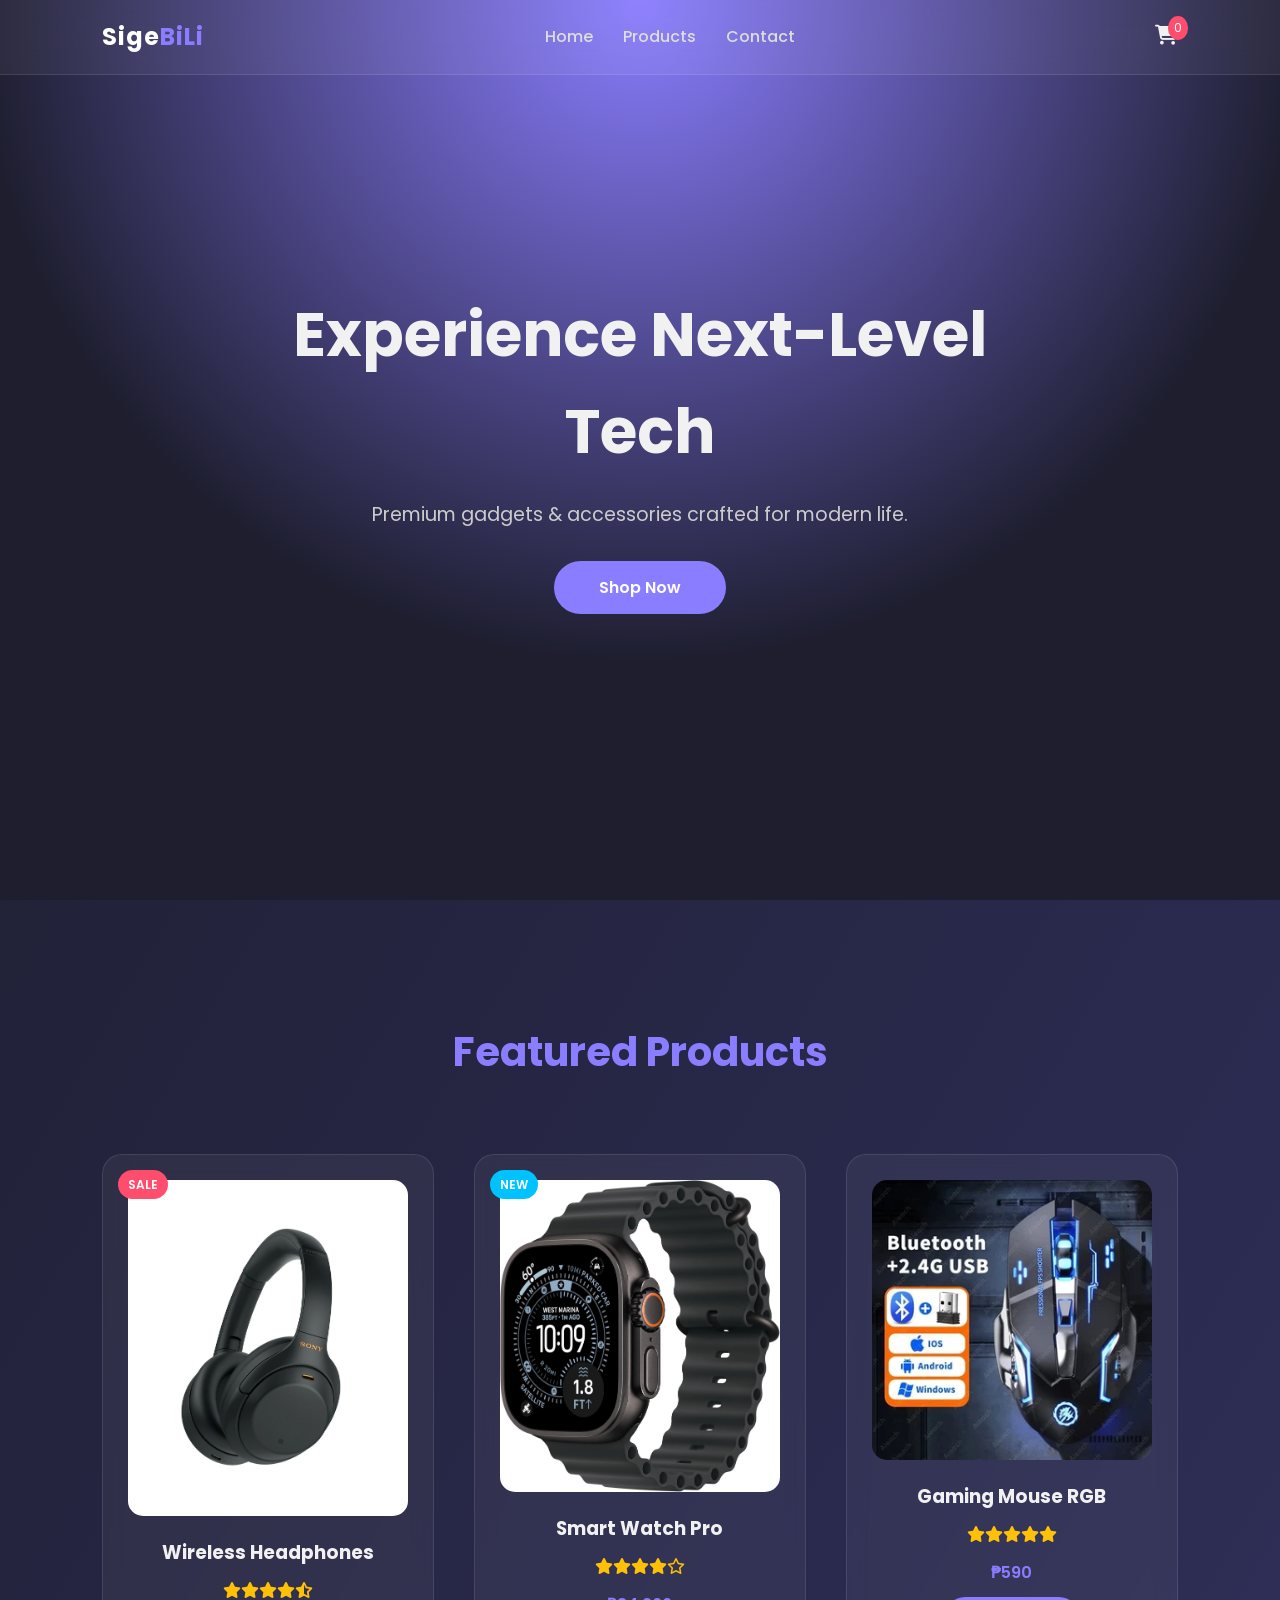
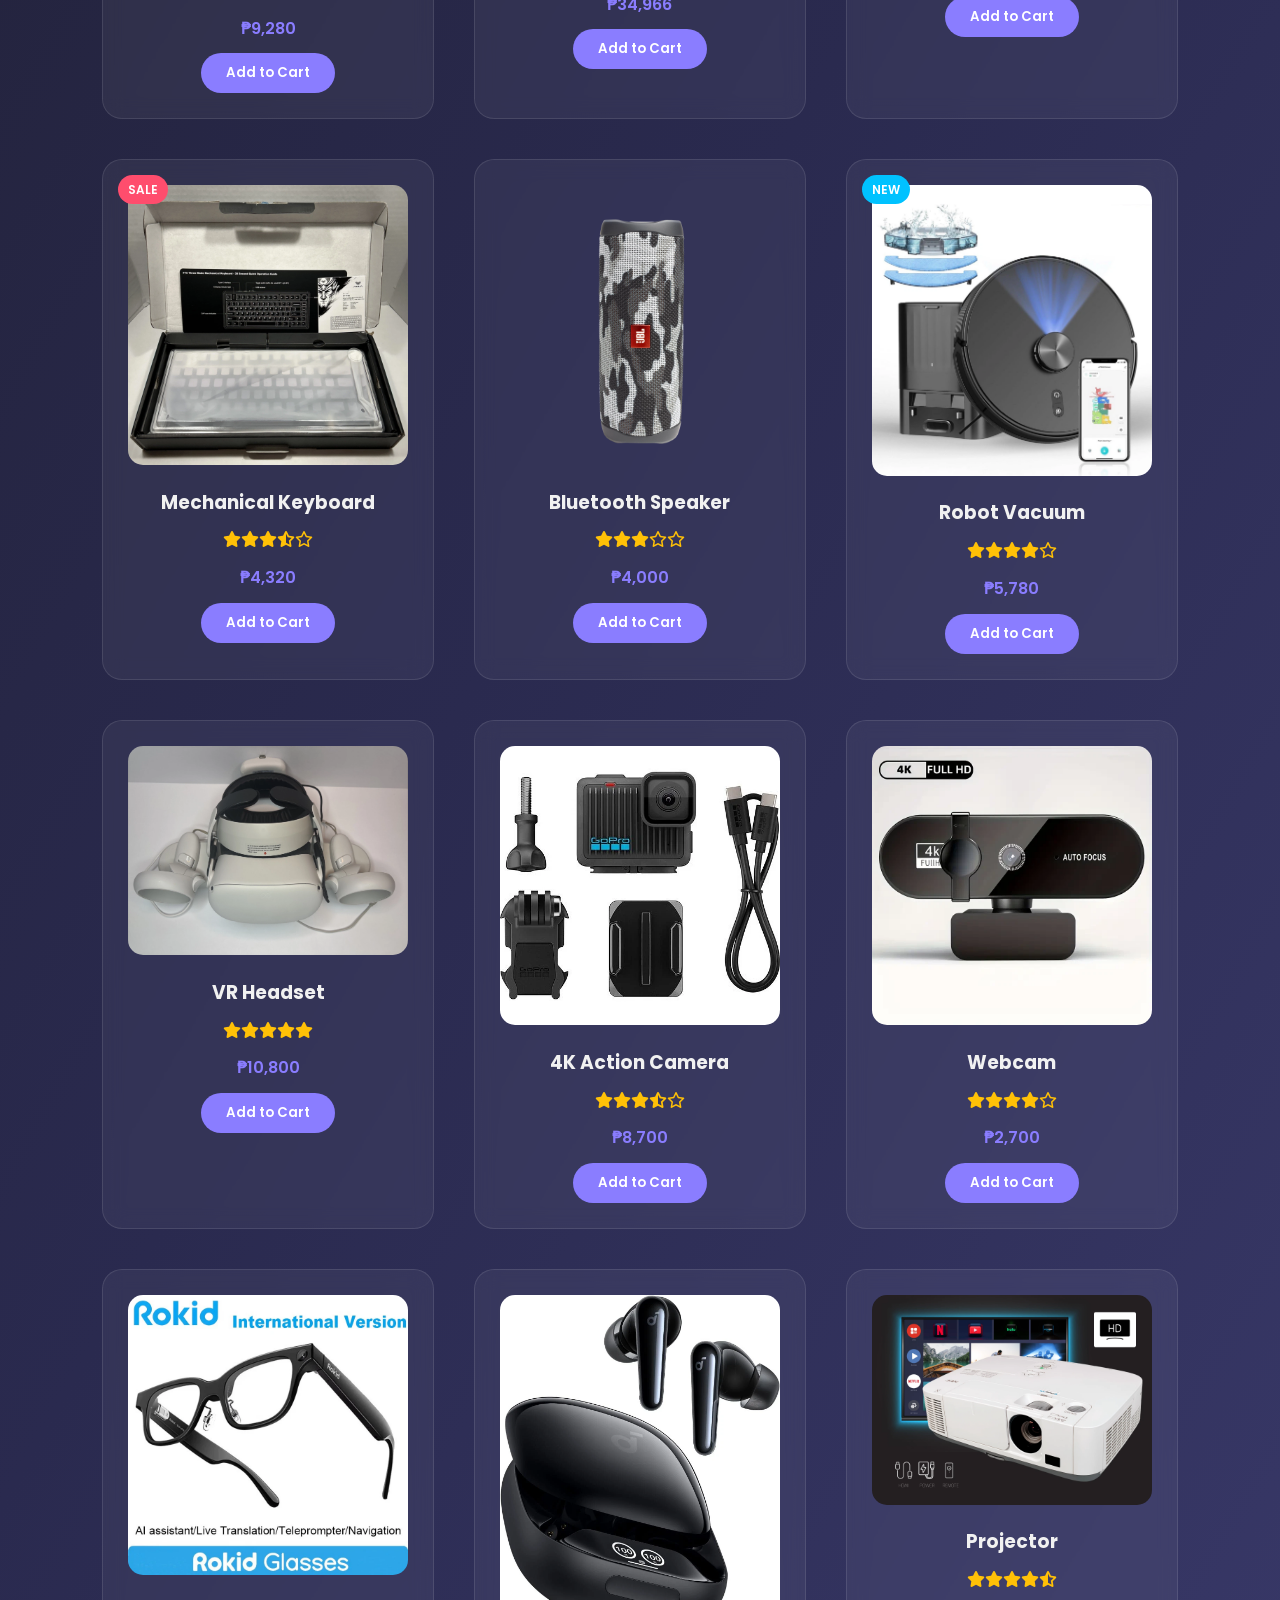
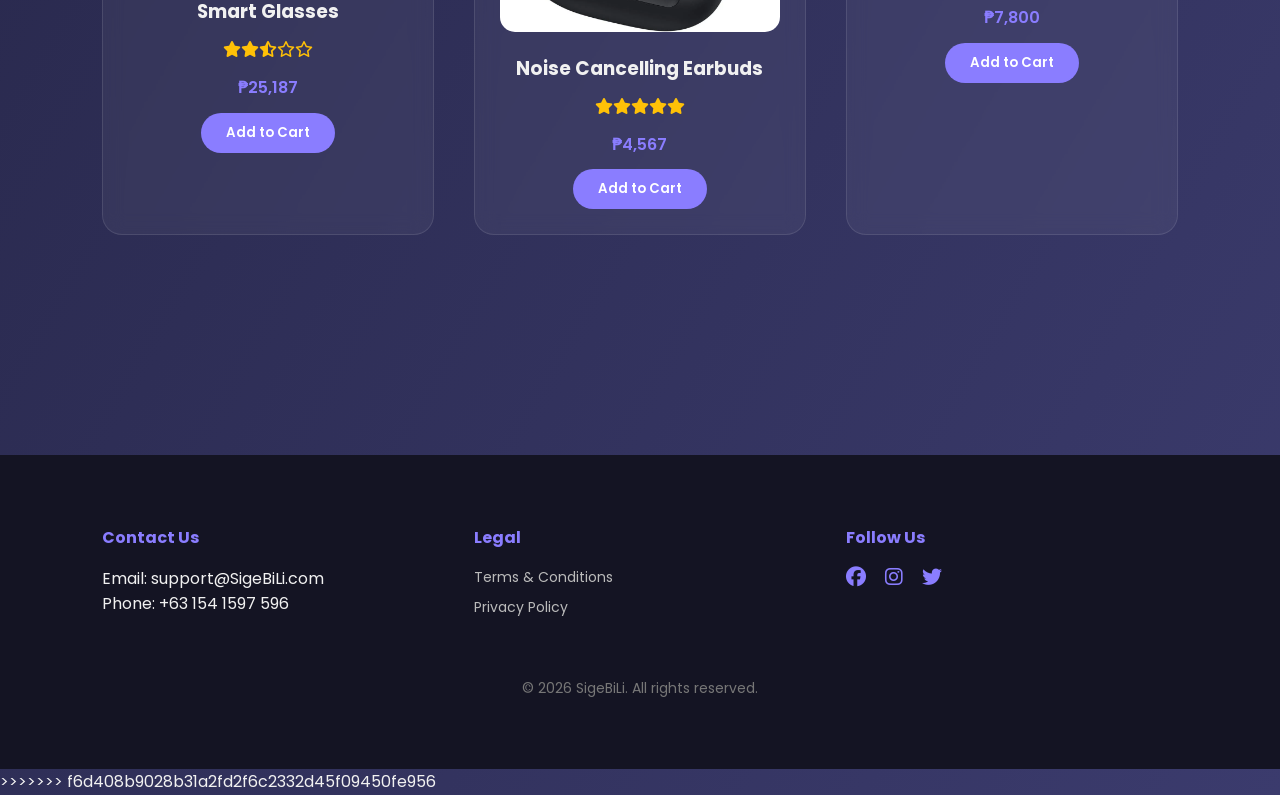
==== commit 39fb6559: "Fix: Resolved merge conflicts in HTML and CSS" ====
--- a/index.html
+++ b/index.html
@@ -1,4 +1,4 @@
-<<<<<<< HEAD
+
 <!DOCTYPE html>
 <html lang="en">
 <head>
@@ -322,329 +322,5 @@
 </script>
 
 </body>
-=======
-<!DOCTYPE html>
-<html lang="en">
-<head>
-<meta charset="UTF-8">
-<meta name="viewport" content="width=device-width, initial-scale=1.0">
-<title>SigeBili</title>
-
-<link href="https://fonts.googleapis.com/css2?family=Poppins:wght@300;400;500;600;700&display=swap" rel="stylesheet">
-<link rel="stylesheet" href="https://cdnjs.cloudflare.com/ajax/libs/font-awesome/6.5.0/css/all.min.css">
-<link rel="stylesheet" href="style.css">
-</head>
-
-<body>
-
-
-<div class="cart-sidebar" id="cart-sidebar">
-  <div class="cart-header">
-    <h3>Your Cart</h3>
-    <i class="fas fa-times" onclick="toggleCart()"></i>
-  </div>
-
-  <div class="cart-items" id="cart-items"></div>
-
-  <div class="cart-footer">
-    <h4>Total: ₱<span id="cart-total">0</span></h4>
-    <button class="clear-btn" onclick="clearCart()">Clear Cart</button>
-  </div>
-</div>
-
-<div class="cart-overlay" id="cart-overlay" onclick="toggleCart()"></div>
-
-<header>
-  <div class="logo">Sige<span>BiLi</span></div>
-
-  <nav>
-    <ul id="nav-links">
-      <li><a href="#">Home</a></li>
-      <li><a href="#products">Products</a></li>
-      <li><a href="#contact">Contact</a></li>
-    </ul>
-  </nav>
-
-  <div class="icons" onclick="toggleCart()">
-    <i class="fas fa-shopping-cart"></i>
-    <span id="cart-count">0</span>
-  </div>
-
-  <div class="menu-toggle" onclick="toggleMenu()">
-    <i class="fas fa-bars"></i>
-  </div>
-</header>
-
-<section class="hero">
-  <div class="hero-content">
-    <h1>Experience Next-Level Tech</h1>
-    <p>Premium gadgets & accessories crafted for modern life.</p>
-    <a href="#products" class="btn">Shop Now</a>
-  </div>
-</section>
-
-<section class="products" id="products">
-  <h2 class="section-title">Featured Products</h2>
-  <div class="product-grid">
-
- 
-    <div class="card reveal" data-images='["wirelessheadphones.webp","wirelessheadphones2.webp","wirelessheadphones3.webp","wirelessheadphones4.webp","wirelessheadphones5.webp","wirelessheadphones6.webp"]'>
-      <span class="badge sale">SALE</span>
-      <img src="wirelessheadphones.webp">
-      <h3>Wireless Headphones</h3>
-      <div class="stars"><i class="fas fa-star"></i><i class="fas fa-star"></i><i class="fas fa-star"></i><i class="fas fa-star"></i><i class="fas fa-star-half-alt"></i></div>
-      <p class="price">₱9,280</p>
-      <button class="cart-btn" onclick="addToCart(event)">Add to Cart</button>
-    </div>
-
-   
-    <div class="card reveal" data-images='["smartwatch.webp","smartwatch2.webp","smartwatch3.webp","smartwatch4.webp"]'>
-      <span class="badge new">NEW</span>
-      <img src="smartwatch.webp">
-      <h3>Smart Watch Pro</h3>
-      <div class="stars"><i class="fas fa-star"></i><i class="fas fa-star"></i><i class="fas fa-star"></i><i class="fas fa-star"></i><i class="far fa-star"></i></div>
-      <p class="price">₱34,966</p>
-      <button class="cart-btn" onclick="addToCart(event)">Add to Cart</button>
-    </div>
-
-    
-    <div class="card reveal" data-images='["gamingmouse.webp","gamingmouse2.webp","gamingmouse3.webp"]'>
-      <img src="gamingmouse.webp">
-      <h3>Gaming Mouse RGB</h3>
-      <div class="stars"><i class="fas fa-star"></i><i class="fas fa-star"></i><i class="fas fa-star"></i><i class="fas fa-star"></i><i class="fas fa-star"></i></div>
-      <p class="price">₱590</p>
-      <button class="cart-btn" onclick="addToCart(event)">Add to Cart</button>
-    </div>
-
-   
-    <div class="card reveal" data-images='["mechanical.webp","mechanical2.webp","mechanical3.webp","mechanical4.webp"]'>
-      <span class="badge sale">SALE</span>
-      <img src="mechanical.webp">
-      <h3>Mechanical Keyboard</h3>
-      <div class="stars"><i class="fas fa-star"></i><i class="fas fa-star"></i><i class="fas fa-star"></i><i class="fas fa-star-half-alt"></i><i class="far fa-star"></i></div>
-      <p class="price">₱4,320</p>
-      <button class="cart-btn" onclick="addToCart(event)">Add to Cart</button>
-    </div>
-
-  
-    <div class="card reveal" data-images='["speaker.webp","speaker2.webp","speaker3.webp","speaker4.webp"]'>
-      <img src="speaker.webp">
-      <h3>Bluetooth Speaker</h3>
-      <div class="stars"><i class="fas fa-star"></i><i class="fas fa-star"></i><i class="fas fa-star"></i><i class="far fa-star"></i><i class="far fa-star"></i></div>
-      <p class="price">₱4,000</p>
-      <button class="cart-btn" onclick="addToCart(event)">Add to Cart</button>
-    </div>
-
-   
-    <div class="card reveal" data-images='["vacuum.webp","vacuum2.webp","vacuum3.webp","vacuum4.webp","vacuum5.webp"]'>
-      <span class="badge new">NEW</span>
-      <img src="vacuum.webp">
-      <h3>Robot Vacuum</h3>
-      <div class="stars"><i class="fas fa-star"></i><i class="fas fa-star"></i><i class="fas fa-star"></i><i class="fas fa-star"></i><i class="far fa-star"></i></div>
-      <p class="price">₱5,780</p>
-      <button class="cart-btn" onclick="addToCart(event)">Add to Cart</button>
-    </div>
-
-  
-    <div class="card reveal" data-images='["VR.webp","VR2.webp","VR3.webp"]'>
-      <img src="VR.webp">
-      <h3>VR Headset</h3>
-      <div class="stars"><i class="fas fa-star"></i><i class="fas fa-star"></i><i class="fas fa-star"></i><i class="fas fa-star"></i><i class="fas fa-star"></i></div>
-      <p class="price">₱10,800</p>
-      <button class="cart-btn" onclick="addToCart(event)">Add to Cart</button>
-    </div>
-
-   
-    <div class="card reveal" data-images='["camera.webp","camera2.webp","camera3.webp"]'>
-      <img src="camera.webp">
-      <h3>4K Action Camera</h3>
-      <div class="stars"><i class="fas fa-star"></i><i class="fas fa-star"></i><i class="fas fa-star"></i><i class="fas fa-star-half-alt"></i><i class="far fa-star"></i></div>
-      <p class="price">₱8,700</p>
-      <button class="cart-btn" onclick="addToCart(event)">Add to Cart</button>
-    </div>
-
-   
-    <div class="card reveal" data-images='["webcam.webp","webcam2.webp","webcam3.webp","webcam4.webp"]'>
-      <img src="webcam.webp">
-      <h3>Webcam</h3>
-      <div class="stars"><i class="fas fa-star"></i><i class="fas fa-star"></i><i class="fas fa-star"></i><i class="fas fa-star"></i><i class="far fa-star"></i></div>
-      <p class="price">₱2,700</p>
-      <button class="cart-btn" onclick="addToCart(event)">Add to Cart</button>
-    </div>
-
-   
-    <div class="card reveal" data-images='["glasses.webp","glasses2.webp","glasses3.webp","glasses4.webp"]'>
-      <img src="glasses.webp">
-      <h3>Smart Glasses</h3>
-      <div class="stars"><i class="fas fa-star"></i><i class="fas fa-star"></i><i class="fas fa-star-half-alt"></i><i class="far fa-star"></i><i class="far fa-star"></i></div>
-      <p class="price">₱25,187</p>
-      <button class="cart-btn" onclick="addToCart(event)">Add to Cart</button>
-    </div>
-
-    
-    <div class="card reveal" data-images='["earbuds.webp","earbuds2.webp","earbuds3.webp","earbuds4.webp"]'>
-      <img src="earbuds.webp">
-      <h3>Noise Cancelling Earbuds</h3>
-      <div class="stars"><i class="fas fa-star"></i><i class="fas fa-star"></i><i class="fas fa-star"></i><i class="fas fa-star"></i><i class="fas fa-star"></i></div>
-      <p class="price">₱4,567</p>
-      <button class="cart-btn" onclick="addToCart(event)">Add to Cart</button>
-    </div>
-
-  
-    <div class="card reveal" data-images='["projector.webp","projector2.webp","projector3.webp"]'>
-      <img src="projector.webp">
-      <h3>Projector</h3>
-      <div class="stars"><i class="fas fa-star"></i><i class="fas fa-star"></i><i class="fas fa-star"></i><i class="fas fa-star"></i><i class="fas fa-star-half-alt"></i></div>
-      <p class="price">₱7,800</p>
-      <button class="cart-btn" onclick="addToCart(event)">Add to Cart</button>
-    </div>
-
-  </div>
-</section>
-
-<footer id="contact">
-  <div class="footer-grid">
-    <div>
-      <h4>Contact Us</h4>
-      <p>Email: support@SigeBiLi.com</p>
-      <p>Phone: +63 154 1597 596</p>
-    </div>
-
-    <div>
-      <h4>Legal</h4>
-      <a href="#">Terms & Conditions</a>
-      <a href="#">Privacy Policy</a>
-    </div>
-
-    <div>
-      <h4>Follow Us</h4>
-      <div class="social-icons">
-        <i class="fab fa-facebook"></i>
-        <i class="fab fa-instagram"></i>
-        <i class="fab fa-twitter"></i>
-      </div>
-    </div>
-  </div>
-
-  <p class="copyright">© 2026 SigeBiLi. All rights reserved.</p>
-</footer>
-
-
-<div id="product-modal" class="product-modal">
-  <span class="modal-close" onclick="closeModal()">&times;</span>
-  <div class="modal-carousel">
-    <div class="carousel-track" id="carousel-track"></div>
-    <button class="carousel-btn prev" onclick="prevSlide()">&#10094;</button>
-    <button class="carousel-btn next" onclick="nextSlide()">&#10095;</button>
-  </div>
-</div>
-
-<script>
-
-function toggleMenu(){ document.getElementById("nav-links").classList.toggle("active"); }
-
-
-let cart = [];
-
-function toggleCart(){
-  document.getElementById("cart-sidebar").classList.toggle("active");
-  document.getElementById("cart-overlay").classList.toggle("active");
-}
-
-function addToCart(e){
-  const productCard = e.target.closest(".card");
-  const name = productCard.querySelector("h3").innerText;
-  const priceText = productCard.querySelector(".price").innerText;
-  const price = parseFloat(priceText.replace(/[^0-9.]/g, ""));
-  const existingProduct = cart.find(item => item.name === name);
-  if(existingProduct){ existingProduct.quantity++; } 
-  else { cart.push({ name, price, quantity: 1 }); }
-  updateCart();
-}
-
-function updateCart(){
-  const cartItems = document.getElementById("cart-items");
-  cartItems.innerHTML = "";
-  let total = 0, count = 0;
-  cart.forEach((item, index)=>{
-    total += item.price * item.quantity;
-    count += item.quantity;
-    cartItems.innerHTML += `
-      <div class="cart-item">
-        <div>
-          <h5>${item.name}</h5>
-          <p>₱${item.price.toLocaleString()}</p>
-        </div>
-        <div class="quantity-controls">
-          <button onclick="decreaseQty(${index})">-</button>
-          <span>${item.quantity}</span>
-          <button onclick="increaseQty(${index})">+</button>
-        </div>
-        <button class="remove-btn" onclick="removeItem(${index})">Remove</button>
-      </div>`;
-  });
-  document.getElementById("cart-count").innerText = count;
-  document.getElementById("cart-total").innerText = total.toLocaleString();
-}
-
-function increaseQty(index){ cart[index].quantity++; updateCart(); }
-function decreaseQty(index){ if(cart[index].quantity>1){ cart[index].quantity--; } else { cart.splice(index,1); } updateCart(); }
-function removeItem(index){ cart.splice(index,1); updateCart(); }
-function clearCart(){ cart=[]; updateCart(); }
-
-
-function revealElements(){
-  document.querySelectorAll(".reveal").forEach(el=>{
-    if(el.getBoundingClientRect().top < window.innerHeight-100){
-      el.classList.add("active");
-    }
-  });
-}
-window.addEventListener("scroll", revealElements);
-window.addEventListener("load", revealElements);
-
-
-const modal = document.getElementById("product-modal");
-const carouselTrack = document.getElementById("carousel-track");
-let currentSlide = 0, slides = [];
-
-document.querySelectorAll(".card img").forEach(img=>{
-  img.addEventListener("click", e=>{
-    const card = e.target.closest(".card");
-    slides = JSON.parse(card.dataset.images || '[]');
-    if(slides.length===0) slides = [img.src];
-    currentSlide=0;
-    renderCarousel();
-    modal.style.display="flex";
-  });
-});
-
-function closeModal(){ modal.style.display="none"; }
-
-function renderCarousel(){
-  carouselTrack.innerHTML="";
-  slides.forEach(src=>{
-    const img=document.createElement("img");
-    img.src=src;
-    carouselTrack.appendChild(img);
-  });
-  updateSlide();
-}
-
-function updateSlide(){ carouselTrack.style.transform=`translateX(-${currentSlide*100}%)`; }
-function nextSlide(){ currentSlide=(currentSlide+1)%slides.length; updateSlide(); }
-function prevSlide(){ currentSlide=(currentSlide-1+slides.length)%slides.length; updateSlide(); }
-
-
-let startX=0;
-carouselTrack.addEventListener("touchstart", e=>{ startX=e.touches[0].clientX; });
-carouselTrack.addEventListener("touchend", e=>{
-  const endX=e.changedTouches[0].clientX;
-  if(endX-startX>50) prevSlide();
-  else if(startX-endX>50) nextSlide();
-});
-</script>
-
-</body>
 >>>>>>> f6d408b9028b31a2fd2f6c2332d45f09450fe956
 </html>
--- a/style.css
+++ b/style.css
@@ -1,4 +1,3 @@
-<<<<<<< HEAD
 
 
 *{
@@ -519,526 +518,4 @@
   .carousel-btn{
     display:none; 
   }
-=======
-
-
-*{
-margin:0;
-padding:0;
-box-sizing:border-box;
-font-family:'Poppins',sans-serif;
-}
-
-html{
-scroll-behavior:smooth;
-}
-
-body{
-background:linear-gradient(120deg,#1e1e2f,#2a2a4f,#3b3b6d);
-color:#f1f1f1;
-line-height:1.6;
-overflow-x:hidden;
-}
-
-/* ================= HEADER ================= */
-
-header{
-position:fixed;
-top:0;
-left:0;
-width:100%;
-display:flex;
-justify-content:space-between;
-align-items:center;
-padding:18px 8%;
-background:rgba(255,255,255,0.05);
-backdrop-filter:blur(12px);
-border-bottom:1px solid rgba(255,255,255,0.1);
-z-index:1000;
-}
-
-.logo{
-font-size:24px;
-font-weight:700;
-color:white;
-letter-spacing:1px;
-}
-
-.logo span{
-color:#8a7dff;
-}
-
-nav ul{
-display:flex;
-list-style:none;
-gap:30px;
-}
-
-nav a{
-text-decoration:none;
-color:#ddd;
-font-weight:500;
-transition:.3s;
-}
-
-nav a:hover{
-color:#8a7dff;
-}
-
-.icons{
-position:relative;
-margin-left:20px;
-}
-
-.icons i{
-font-size:20px;
-cursor:pointer;
-}
-
-#cart-count{
-position:absolute;
-top:-8px;
-right:-10px;
-background:#ff4d6d;
-color:white;
-font-size:12px;
-padding:2px 6px;
-border-radius:50%;
-}
-
-.menu-toggle{
-display:none;
-font-size:22px;
-cursor:pointer;
-}
-
-
-
-.hero{
-height:100vh;
-display:flex;
-justify-content:center;
-align-items:center;
-text-align:center;
-padding:0 20px;
-background:radial-gradient(circle at top,#8a7dff 0%,#1e1e2f 60%);
-}
-
-.hero-content{
-max-width:700px;
-animation:fadeIn 1.5s ease-in-out;
-}
-
-.hero h1{
-font-size:3.8rem;
-font-weight:700;
-margin-bottom:20px;
-}
-
-.hero p{
-font-size:1.2rem;
-margin-bottom:30px;
-color:#ccc;
-}
-
-.btn{
-display:inline-block;
-padding:14px 45px;
-border-radius:40px;
-background:#8a7dff;
-color:white;
-text-decoration:none;
-font-weight:600;
-transition:.3s;
-}
-
-.btn:hover{
-background:#a99eff;
-transform:translateY(-4px);
-box-shadow:0 10px 25px rgba(138,125,255,0.5);
-}
-
-@keyframes fadeIn{
-from{opacity:0;transform:translateY(30px);}
-to{opacity:1;transform:translateY(0);}
-}
-
-
-
-.products{
-padding:120px 8%;
-}
-
-.section-title{
-text-align:center;
-font-size:2.5rem;
-margin-bottom:70px;
-color:#8a7dff;
-}
-
-.product-grid{
-display:grid;
-grid-template-columns:repeat(auto-fit,minmax(250px,1fr));
-gap:40px;
-}
-
-
-
-.card{
-    position:relative;
-    background:rgba(255,255,255,0.05);
-    border:1px solid rgba(255,255,255,0.1);
-    border-radius:20px;
-    padding:25px;
-    text-align:center;
-    transition:.4s;
-    backdrop-filter:blur(10px);
-    opacity:0;
-    transform:translateY(40px);
-}
-
-
-.card.reveal {
-    opacity: 0;
-    transform: translateY(40px);
-    transition: all 0.7s ease-out; 
-}
-
-.card.reveal.active {
-    opacity: 1;
-    transform: translateY(0);
-}
-
-.card.active{
-opacity:1;
-transform:translateY(0);
-}
-
-.card:hover{
-transform:translateY(-10px);
-box-shadow:0 15px 35px rgba(0,0,0,0.4);
-}
-
-.card img{
-width:100%;
-border-radius:15px;
-margin-bottom:15px;
-}
-
-.card h3{
-margin-bottom:10px;
-}
-
-.price{
-margin:12px 0;
-font-weight:600;
-color:#8a7dff;
-}
-
-.stars{
-color:#ffc107;
-margin-bottom:10px;
-}
-
-.cart-btn{
-padding:10px 25px;
-border:none;
-border-radius:30px;
-background:#8a7dff;
-color:white;
-font-weight:600;
-cursor:pointer;
-transition:.3s;
-}
-
-.cart-btn:hover{
-background:#a99eff;
-transform:scale(1.08);
-}
-
-
-
-.quantity-controls{
-display:flex;
-align-items:center;
-gap:8px;
-}
-
-.quantity-controls button{
-background:#8a7dff;
-border:none;
-color:white;
-width:25px;
-height:25px;
-border-radius:50%;
-cursor:pointer;
-font-weight:bold;
-}
-
-.quantity-controls span{
-min-width:20px;
-text-align:center;
-font-weight:600;
-}
-
-
-
-.badge{
-position:absolute;
-top:15px;
-left:15px;
-padding:5px 10px;
-font-size:12px;
-border-radius:20px;
-font-weight:600;
-color:white;
-}
-
-.sale{
-background:#ff4d6d;
-}
-
-.new{
-background:#00c2ff;
-}
-
-
-
-footer{
-background:#141423;
-padding:70px 8%;
-margin-top:100px;
-}
-
-.footer-grid{
-display:grid;
-grid-template-columns:repeat(auto-fit,minmax(200px,1fr));
-gap:40px;
-}
-
-footer h4{
-margin-bottom:15px;
-color:#8a7dff;
-}
-
-footer a{
-display:block;
-color:#bbb;
-text-decoration:none;
-margin-bottom:8px;
-font-size:14px;
-}
-
-footer a:hover{
-color:white;
-}
-
-.social-icons i{
-margin-right:15px;
-font-size:20px;
-cursor:pointer;
-color:#8a7dff;
-}
-
-.copyright{
-text-align:center;
-margin-top:50px;
-font-size:14px;
-color:#777;
-}
-
-
-
-@media(max-width:768px){
-
-nav ul{
-position:absolute;
-top:70px;
-right:-100%;
-background:#1e1e2f;
-flex-direction:column;
-width:200px;
-padding:20px;
-transition:.4s;
-}
-
-nav ul.active{
-right:8%;
-}
-
-.menu-toggle{
-display:block;
-}
-
-.hero h1{
-font-size:2.5rem;
-}
-
-}
-
-
-
-.cart-sidebar{
-position:fixed;
-top:0;
-right:-400px;
-width:350px;
-height:100%;
-background:#141423;
-padding:25px;
-box-shadow:-5px 0 20px rgba(0,0,0,0.5);
-transition:.4s;
-z-index:2000;
-display:flex;
-flex-direction:column;
-}
-
-.cart-sidebar.active{
-right:0;
-}
-
-.cart-overlay{
-position:fixed;
-top:0;
-left:0;
-width:100%;
-height:100%;
-background:rgba(0,0,0,0.6);
-opacity:0;
-visibility:hidden;
-transition:.4s;
-z-index:1500;
-}
-
-.cart-overlay.active{
-opacity:1;
-visibility:visible;
-}
-
-.cart-header{
-display:flex;
-justify-content:space-between;
-align-items:center;
-margin-bottom:20px;
-}
-
-.cart-header i{
-cursor:pointer;
-font-size:20px;
-}
-
-.cart-items{
-flex:1;
-overflow-y:auto;
-}
-
-.cart-item{
-display:flex;
-justify-content:space-between;
-align-items:center;
-margin-bottom:15px;
-padding:10px;
-background:rgba(255,255,255,0.05);
-border-radius:10px;
-}
-
-.cart-item h5{
-font-size:14px;
-}
-
-.remove-btn{
-background:#ff4d6d;
-border:none;
-color:white;
-padding:5px 10px;
-border-radius:15px;
-cursor:pointer;
-font-size:12px;
-}
-
-.cart-footer{
-margin-top:20px;
-}
-
-.clear-btn{
-width:100%;
-padding:10px;
-border:none;
-background:#8a7dff;
-color:white;
-border-radius:25px;
-cursor:pointer;
-margin-top:10px;
-}
-
-@media(max-width:500px){
-.cart-sidebar{
-width:100%;
-}
-}
-
-
-
-.product-modal {
-  display: none; 
-  position: fixed;
-  top:0; left:0;
-  width:100%;
-  height:100%;
-  background: rgba(0,0,0,0.7);
-  justify-content: center;
-  align-items: center;
-  z-index: 3000;
-}
-
-.modal-carousel {
-  position: relative;
-  width: 90%;
-  max-width: 500px;
-  overflow: hidden;
-  border-radius: 10px;
-  background: #fff;
-}
-
-.carousel-track {
-  display: flex;
-  transition: transform 0.3s ease-in-out;
-}
-
-.carousel-track img {
-  width: 100%;
-  flex-shrink: 0;
-}
-
-.carousel-btn {
-  position: absolute;
-  top:50%;
-  transform: translateY(-50%);
-  background: rgba(0,0,0,0.5);
-  color:white;
-  border:none;
-  font-size:24px;
-  cursor:pointer;
-  padding:10px;
-  border-radius:50%;
-}
-
-.carousel-btn.prev { left: 10px; }
-.carousel-btn.next { right: 10px; }
-
-.modal-close {
-  position:absolute;
-  top:10px;
-  right:15px;
-  font-size:30px;
-  color:#fff;
-  cursor:pointer;
-  font-weight:bold;
-}
-
-@media(max-width:768px){
-  .carousel-btn{
-    display:none; 
-  }
->>>>>>> f6d408b9028b31a2fd2f6c2332d45f09450fe956
 }
